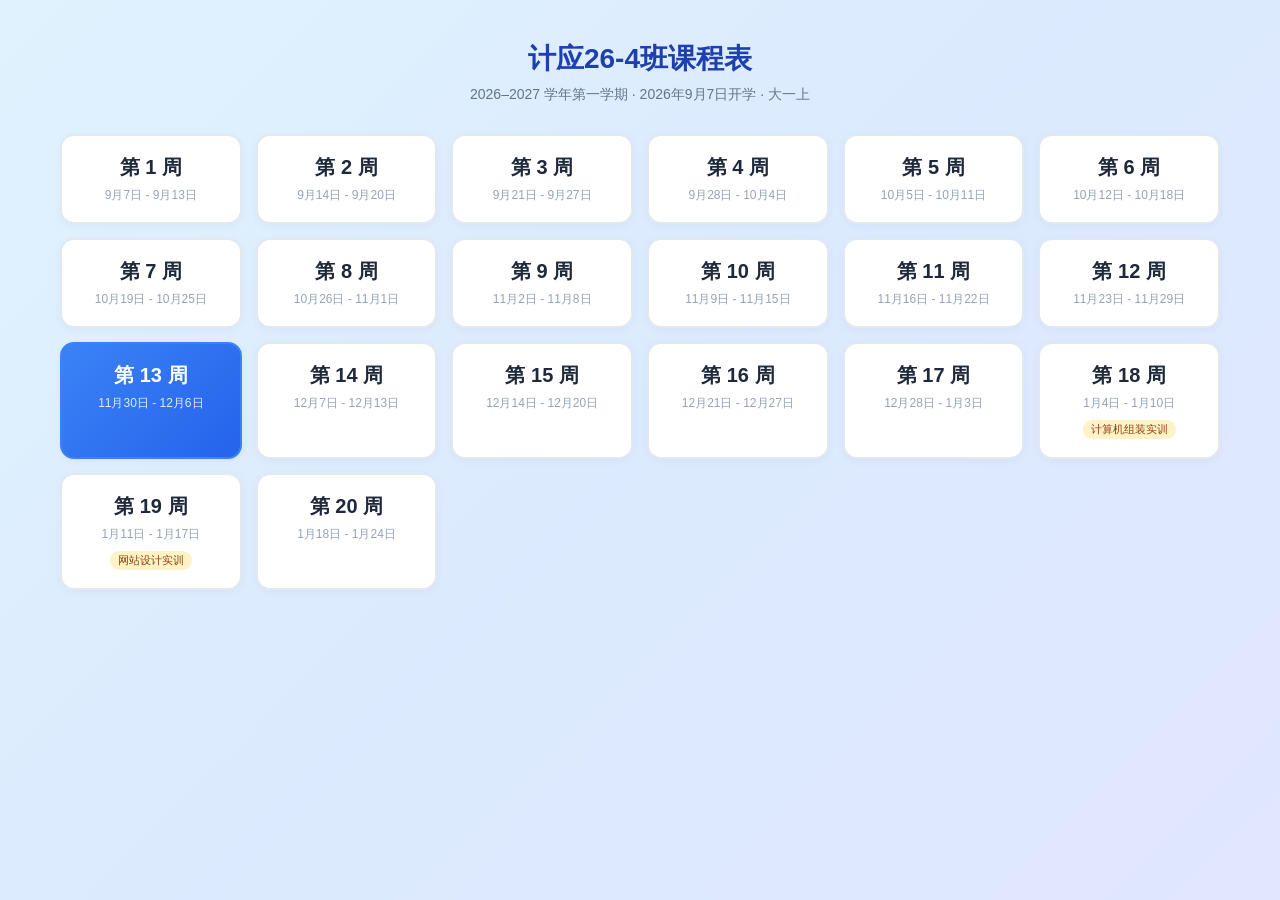
==== 26-4/1/index.html @ d8d2158a "Update index.html" ====
<!DOCTYPE html>
<html lang="zh-CN">
<head>
<meta charset="UTF-8">
<meta name="viewport" content="width=device-width, initial-scale=1.0">
<title>计应26-4班课程表</title>
<style>
  * { margin: 0; padding: 0; box-sizing: border-box; }
  body {
    font-family: -apple-system, BlinkMacSystemFont, "Segoe UI", "PingFang SC", "Microsoft YaHei", sans-serif;
    background: linear-gradient(135deg, #e0f2fe 0%, #dbeafe 50%, #e0e7ff 100%);
    min-height: 100vh;
    color: #1e293b;
  }
  .container { max-width: 1200px; margin: 0 auto; padding: 20px; }

  /* ===== 周选择页面 ===== */
  .week-select-view { padding: 20px 0; }
  .header {
    text-align: center;
    margin-bottom: 30px;
  }
  .header h1 {
    font-size: 28px;
    color: #1e40af;
    margin-bottom: 8px;
  }
  .header p { color: #64748b; font-size: 14px; }
  .week-grid {
    display: grid;
    grid-template-columns: repeat(auto-fill, minmax(160px, 1fr));
    gap: 14px;
  }
  .week-btn {
    background: #fff;
    border: 2px solid #e2e8f0;
    border-radius: 14px;
    padding: 18px 12px;
    cursor: pointer;
    transition: all 0.25s;
    text-align: center;
    box-shadow: 0 2px 8px rgba(0,0,0,0.04);
  }
  .week-btn:hover {
    border-color: #3b82f6;
    transform: translateY(-3px);
    box-shadow: 0 6px 20px rgba(59,130,246,0.15);
  }
  .week-btn.current {
    border-color: #3b82f6;
    background: linear-gradient(135deg, #3b82f6, #2563eb);
    color: #fff;
  }
  .week-btn.current .week-date { color: rgba(255,255,255,0.85); }
  .week-num { font-size: 20px; font-weight: 700; margin-bottom: 6px; }
  .week-date { font-size: 12px; color: #94a3b8; }
  .week-tag {
    display: inline-block;
    margin-top: 8px;
    font-size: 11px;
    padding: 2px 8px;
    border-radius: 10px;
    background: #fef3c7;
    color: #92400e;
  }
  .week-btn.current .week-tag { background: rgba(255,255,255,0.25); color: #fff; }

  /* ===== 课程表页面 ===== */
  .schedule-view { display: none; }
  .top-bar {
    display: flex;
    justify-content: space-between;
    align-items: center;
    margin-bottom: 20px;
    flex-wrap: wrap;
    gap: 10px;
  }
  .back-btn {
    background: #fff;
    border: 1px solid #cbd5e1;
    border-radius: 10px;
    padding: 10px 18px;
    cursor: pointer;
    font-size: 14px;
    color: #334155;
    transition: all 0.2s;
  }
  .back-btn:hover { background: #f1f5f9; }
  .week-nav { display: flex; gap: 8px; align-items: center; }
  .nav-btn {
    background: #fff;
    border: 1px solid #cbd5e1;
    border-radius: 10px;
    padding: 10px 16px;
    cursor: pointer;
    font-size: 14px;
    transition: all 0.2s;
  }
  .nav-btn:hover:not(:disabled) { background: #eff6ff; border-color: #3b82f6; }
  .nav-btn:disabled { opacity: 0.4; cursor: not-allowed; }
  .week-title { font-size: 18px; font-weight: 700; color: #1e40af; min-width: 140px; text-align: center; }

  table.schedule {
    width: 100%;
    border-collapse: separate;
    border-spacing: 0;
    background: #fff;
    border-radius: 14px;
    overflow: hidden;
    box-shadow: 0 4px 20px rgba(0,0,0,0.06);
  }
  table.schedule th, table.schedule td {
    border: 1px solid #e2e8f0;
    padding: 0;
    text-align: center;
    vertical-align: middle;
  }
  table.schedule thead th {
    background: #f8fafc;
    padding: 14px 6px;
    font-size: 14px;
    font-weight: 600;
    color: #475569;
  }
  table.schedule thead th.today { background: #dbeafe; color: #1e40af; }
  .period-col { width: 60px; background: #f8fafc; }
  .period-label { font-size: 12px; color: #64748b; font-weight: 600; }
  .period-time { font-size: 10px; color: #94a3b8; margin-top: 2px; }
  .course-cell { height: 70px; padding: 6px !important; }
  .course-block {
    border-radius: 8px;
    padding: 8px 6px;
    height: 100%;
    display: flex;
    flex-direction: column;
    justify-content: center;
    align-items: center;
    cursor: pointer;
    transition: transform 0.15s;
    color: #fff;
    font-size: 12px;
    line-height: 1.4;
  }
  .course-block:hover { transform: scale(1.03); opacity: 0.92; }
  .course-name { font-weight: 600; font-size: 13px; margin-bottom: 3px; }
  .course-loc { font-size: 11px; opacity: 0.9; }
  .course-teacher { font-size: 10px; opacity: 0.8; margin-top: 2px; }
  .empty-cell { background: #fcfdfe; }

  /* 课程配色 */
  .c-blue   { background: linear-gradient(135deg,#3b82f6,#2563eb); }
  .c-green  { background: linear-gradient(135deg,#10b981,#059669); }
  .c-orange { background: linear-gradient(135deg,#f59e0b,#d97706); }
  .c-pink   { background: linear-gradient(135deg,#ec4899,#db2777); }
  .c-purple { background: linear-gradient(135deg,#8b5cf6,#7c3aed); }
  .c-cyan   { background: linear-gradient(135deg,#06b6d4,#0891b2); }
  .c-red    { background: linear-gradient(135deg,#ef4444,#dc2626); }
  .c-indigo { background: linear-gradient(135deg,#6366f1,#4f46e5); }
  .c-teal   { background: linear-gradient(135deg,#14b8a6,#0d9488); }
  .c-amber  { background: linear-gradient(135deg,#f97316,#ea580c); }

  /* 弹窗 */
  .modal-mask {
    display: none;
    position: fixed; inset: 0;
    background: rgba(0,0,0,0.4);
    z-index: 100;
    justify-content: center;
    align-items: center;
  }
  .modal-mask.show { display: flex; }
  .modal {
    background: #fff;
    border-radius: 16px;
    padding: 24px;
    max-width: 360px;
    width: 90%;
    box-shadow: 0 20px 60px rgba(0,0,0,0.2);
  }
  .modal h3 { margin-bottom: 12px; color: #1e40af; }
  .modal p { margin: 6px 0; font-size: 14px; color: #475569; }
  .modal .close-btn {
    margin-top: 16px;
    width: 100%;
    padding: 10px;
    background: #3b82f6;
    color: #fff;
    border: none;
    border-radius: 8px;
    cursor: pointer;
    font-size: 14px;
  }

  @media (max-width: 768px) {
    .container { padding: 10px; }
    .header h1 { font-size: 22px; }
    .week-grid { grid-template-columns: repeat(auto-fill, minmax(100px, 1fr)); gap: 10px; }
    .week-btn { padding: 12px 6px; }
    .week-num { font-size: 16px; }
    .course-name { font-size: 11px; }
    .course-loc, .course-teacher { font-size: 9px; }
    .period-col { width: 40px; }
  }
</style>
</head>
<body>
<div class="container">

  <!-- 周选择视图 -->
  <div class="week-select-view" id="weekSelectView">
    <div class="header">
      <h1>计应26-4班课程表</h1>
      <p>2026–2027 学年第一学期 · 2026年9月7日开学 · 大一上</p>
    </div>
    <div class="week-grid" id="weekGrid"></div>
  </div>

  <!-- 课程表视图 -->
  <div class="schedule-view" id="scheduleView">
    <div class="top-bar">
      <button class="back-btn" onclick="showWeekSelect()">← 返回周选择</button>
      <div class="week-nav">
        <button class="nav-btn" id="prevWeek" onclick="changeWeek(-1)">上一周</button>
        <div class="week-title" id="weekTitle"></div>
        <button class="nav-btn" id="nextWeek" onclick="changeWeek(1)">下一周</button>
      </div>
      <div style="width:120px"></div>
    </div>
    <table class="schedule">
      <thead>
        <tr id="dayHeader"></tr>
      </thead>
      <tbody id="scheduleBody"></tbody>
    </table>
  </div>
</div>

<!-- 课程详情弹窗 -->
<div class="modal-mask" id="modalMask" onclick="closeModal(event)">
  <div class="modal">
    <h3 id="modalTitle"></h3>
    <p id="modalInfo"></p>
    <button class="close-btn" onclick="closeModal()">关闭</button>
  </div>
</div>

<script>
// ===== 学期配置 =====
const SEMESTER_START = new Date(2026, 8, 7); // 2026-09-07 周一（月份从0开始）
const TOTAL_WEEKS = 20;

// ===== 节次时间 =====
const PERIODS = [
  { num: 1, time: "08:40~9:20" },
  { num: 2, time: "09:25~10:05" },
  { num: 3, time: "10:25~11:05" },
  { num: 4, time: "11:10~11:50" },
  { num: 5, time: "14:30~15:10" },
  { num: 6, time: "15:15~15:55" },
  { num: 7, time: "16:05~16:45" },
  { num: 8, time: "16:50~17:30" },
  { num: 9, time: "19:30~20:10" },
  { num: 10, time: "20:15~20:55" },
  { num: 11, time: "21:00~20:40" },
];

// ===== 课程事件数据 =====
// day: 1=周一, 2=周二, ... 7=周日
const EVENTS = [
  // 常规课程
  { summary: "综合英语", day: 1, startSec: 5, endSec: 6, firstDate: "2026-10-05", lastDate: "2026-12-27", location: "8103D", teacher: "潘晨云" },
  { summary: "体育（一）", day: 1, startSec: 7, endSec: 8, firstDate: "2026-10-05", lastDate: "2026-12-13", location: "", teacher: "" },

  { summary: "网页设计", day: 1, startSec: 3, endSec: 4, firstDate: "2026-10-12", lastDate: "2027-01-03", location: "7307J", teacher: "曾秋玲" },
  { summary: "C语言程序设计", day: 1, startSec: 9, endSec: 11, firstDate: "2026-10-12", lastDate: "2026-12-06", location: "A508J", teacher: "廖江福" },
  { summary: "计算机导论", day: 2, startSec: 1, endSec: 2, firstDate: "2026-10-13", lastDate: "2027-01-04", location: "A201J", teacher: "涂志军" },
  { summary: "军事理论", day: 2, startSec: 3, endSec: 4, firstDate: "2026-10-13", lastDate: "2026-12-21", location: "8308D", teacher: "徐秋梦" },
  { summary: "应用高等数学B", day: 2, startSec: 7, endSec: 8, firstDate: "2026-10-06", lastDate: "2027-01-11", location: "8203D", teacher: "陈德健" },
  { summary: "C语言程序设计", day: 2, startSec: 9, endSec: 11, firstDate: "2026-11-10", lastDate: "2027-01-04", location: "A201J", teacher: "廖江福" },

  { summary: "网页设计", day: 3, startSec: 1, endSec: 2, firstDate: "2026-10-14", lastDate: "2027-01-05", location: "7307J", teacher: "曾秋玲" },
  { summary: "应用高等数学B", day: 3, startSec: 3, endSec: 4, firstDate: "2026-10-07", lastDate: "2027-01-12", location: "8106D", teacher: "陈德健" },
  { summary: "思想道德与法治（一）", day: 3, startSec: 5, endSec: 6, firstDate: "2026-10-07", lastDate: "2026-12-29", location: "8303D", teacher: "李德先" },
  { summary: "形势与政策（一）", day: 3, startSec: 5, endSec: 6, firstDate: "2026-12-30", lastDate: "2027-01-12", location: "8303D", teacher: "李德先" },
  { summary: "创新创业基础与实践（一）", day: 3, startSec: 9, endSec: 10, firstDate: "2026-10-14", lastDate: "2026-11-10", location: "8108D", teacher: "潘显鹏" },
  { summary: "职业发展与就业指导（一）", day: 3, startSec: 9, endSec: 10, firstDate: "2026-11-11", lastDate: "2026-12-08", location: "8206D", teacher: "蒋彩梅" },

  { summary: "计算机导论", day: 4, startSec: 1, endSec: 2, firstDate: "2026-10-15", lastDate: "2027-01-06", location: "A201J", teacher: "涂志军" },
  { summary: "综合英语", day: 4, startSec: 7, endSec: 8, firstDate: "2026-10-08", lastDate: "2026-12-30", location: "8103D", teacher: "潘晨云" },

  { summary: "大学生心理健康教育（一）", day: 5, startSec: 3, endSec: 4, firstDate: "2026-10-16", lastDate: "2026-12-10", location: "8201D", teacher: "潘显鹏" },
  { summary: "应用高等数学B", day: 5, startSec: 3, endSec: 4, firstDate: "2026-12-18", lastDate: "2027-01-14", location: "8203D", teacher: "陈德健" },

  // 集中实训周
  { summary: "计算机组装与维护实训", day: 1, startSec: 1, endSec: 11, firstDate: "2027-01-04", lastDate: "2027-01-04", location: "A409J", teacher: "涂志军、廖江福" },
  { summary: "计算机组装与维护实训", day: 2, startSec: 9, endSec: 11, firstDate: "2027-01-05", lastDate: "2027-01-05", location: "A409J", teacher: "涂志军、廖江福" },
  { summary: "计算机组装与维护实训", day: 3, startSec: 9, endSec: 11, firstDate: "2027-01-06", lastDate: "2027-01-06", location: "A409J", teacher: "涂志军、廖江福" },
  { summary: "计算机组装与维护实训", day: 4, startSec: 1, endSec: 4, firstDate: "2027-01-07", lastDate: "2027-01-07", location: "A409J", teacher: "涂志军、廖江福" },
  { summary: "计算机组装与维护实训", day: 4, startSec: 9, endSec: 11, firstDate: "2027-01-07", lastDate: "2027-01-07", location: "A409J", teacher: "涂志军、廖江福" },

  { summary: "网站设计实训", day: 1, startSec: 1, endSec: 8, firstDate: "2027-01-11", lastDate: "2027-01-11", location: "7303J", teacher: "曾秋玲" },
  { summary: "网站设计实训", day: 2, startSec: 1, endSec: 4, firstDate: "2027-01-12", lastDate: "2027-01-12", location: "7303J", teacher: "曾秋玲" },
  { summary: "网站设计实训", day: 3, startSec: 1, endSec: 8, firstDate: "2027-01-13", lastDate: "2027-01-13", location: "7303J", teacher: "曾秋玲" },
  { summary: "网站设计实训", day: 4, startSec: 9, endSec: 11, firstDate: "2027-01-14", lastDate: "2027-01-14", location: "7303J", teacher: "曾秋玲" },
];

// 课程配色映射
const COLOR_MAP = {};
const COLORS = ["c-blue","c-green","c-orange","c-pink","c-purple","c-cyan","c-red","c-indigo","c-teal","c-amber"];
let colorIdx = 0;
function getColor(name) {
  if (!COLOR_MAP[name]) {
    COLOR_MAP[name] = COLORS[colorIdx % COLORS.length];
    colorIdx++;
  }
  return COLOR_MAP[name];
}

// ===== 工具函数 =====
function parseDate(s) {
  const [y,m,d] = s.split("-").map(Number);
  return new Date(y, m-1, d);
}
function formatDate(d) {
  return `${d.getMonth()+1}月${d.getDate()}日`;
}
function getWeekMonday(weekNum) {
  const d = new Date(SEMESTER_START);
  d.setDate(d.getDate() + (weekNum-1)*7);
  return d;
}
function eventInWeek(ev, weekNum) {
  // 该周周一的日期
  const weekMon = getWeekMonday(weekNum);
  // 该周对应星期几的日期
  const evDate = new Date(weekMon);
  evDate.setDate(evDate.getDate() + (ev.day - 1));
  const first = parseDate(ev.firstDate);
  const last = parseDate(ev.lastDate);
  return evDate >= first && evDate <= last;
}

// ===== 当前周计算 =====
function getCurrentWeek() {
  const now = new Date();
  const diff = Math.floor((now - SEMESTER_START) / (7*24*60*60*1000));
  let w = diff + 1;
  if (w < 1) w = 1;
  if (w > TOTAL_WEEKS) w = TOTAL_WEEKS;
  return w;
}

let currentWeek = 1;

// ===== 渲染周选择页 =====
function renderWeekGrid() {
  const grid = document.getElementById("weekGrid");
  const cur = getCurrentWeek();
  let html = "";
  for (let w = 1; w <= TOTAL_WEEKS; w++) {
    const mon = getWeekMonday(w);
    const sun = new Date(mon);
    sun.setDate(sun.getDate() + 6);
    const isCur = w === cur;
    let tag = "";
    // 标记实训周
    if (w === 18) tag = '<span class="week-tag">计算机组装实训</span>';
    if (w === 19) tag = '<span class="week-tag">网站设计实训</span>';
    html += `
      <div class="week-btn ${isCur?'current':''}" onclick="selectWeek(${w})">
        <div class="week-num">第 ${w} 周</div>
        <div class="week-date">${formatDate(mon)} - ${formatDate(sun)}</div>
        ${tag}
      </div>`;
  }
  grid.innerHTML = html;
}

// ===== 渲染课程表 =====
function renderSchedule(weekNum) {
  currentWeek = weekNum;
  const mon = getWeekMonday(weekNum);
  const sun = new Date(mon);
  sun.setDate(sun.getDate() + 6);
  document.getElementById("weekTitle").textContent = `第 ${weekNum} 周`;
  document.getElementById("prevWeek").disabled = weekNum <= 1;
  document.getElementById("nextWeek").disabled = weekNum >= TOTAL_WEEKS;

  // 表头
  const dayNames = ["周一","周二","周三","周四","周五","周六","周日"];
  const today = new Date();
  let headerHtml = '<th class="period-col">节次</th>';
  for (let d = 0; d < 7; d++) {
    const dayDate = new Date(mon);
    dayDate.setDate(dayDate.getDate() + d);
    const isToday = today.toDateString() === dayDate.toDateString();
    headerHtml += `<th class="${isToday?'today':''}">${dayNames[d]}<br><span style="font-size:11px;font-weight:400;color:#94a3b8">${dayDate.getMonth()+1}/${dayDate.getDate()}</span></th>`;
  }
  document.getElementById("dayHeader").innerHTML = headerHtml;

  // 构建课程查找表：key = day_sec, value = event
  const cellMap = {}; // {day_sec: ev}
  EVENTS.forEach(ev => {
    if (eventInWeek(ev, weekNum)) {
      for (let s = ev.startSec; s <= ev.endSec; s++) {
        cellMap[`${ev.day}_${s}`] = ev;
      }
    }
  });

  // 表体
  let bodyHtml = "";
  PERIODS.forEach(p => {
    bodyHtml += `<tr><td class="period-col"><div class="period-label">第${p.num}节</div><div class="period-time">${p.time}</div></td>`;
    for (let d = 1; d <= 7; d++) {
      const ev = cellMap[`${d}_${p.num}`];
      if (ev) {
        // 只在课程开始节次渲染block
        if (ev.startSec === p.num) {
          const rowSpan = ev.endSec - ev.startSec + 1;
          bodyHtml += `<td class="course-cell" rowspan="${rowSpan}">
            <div class="course-block ${getColor(ev.summary)}" onclick='showModal(${JSON.stringify(ev).replace(/'/g,"&#39;")})'>
              <div class="course-name">${ev.summary}</div>
              ${ev.location ? `<div class="course-loc">📍 ${ev.location}</div>` : ''}
              ${ev.teacher ? `<div class="course-teacher">👨‍🏫 ${ev.teacher}</div>` : ''}
            </div>
          </td>`;
        }
        // 否则不输出td（被rowspan占了）
      } else {
        bodyHtml += `<td class="course-cell empty-cell"></td>`;
      }
    }
    bodyHtml += `</tr>`;
  });
  document.getElementById("scheduleBody").innerHTML = bodyHtml;
}

// ===== 视图切换 =====
function showWeekSelect() {
  document.getElementById("weekSelectView").style.display = "block";
  document.getElementById("scheduleView").style.display = "none";
}
function selectWeek(w) {
  document.getElementById("weekSelectView").style.display = "none";
  document.getElementById("scheduleView").style.display = "block";
  renderSchedule(w);
}
function changeWeek(delta) {
  const w = currentWeek + delta;
  if (w >= 1 && w <= TOTAL_WEEKS) renderSchedule(w);
}

// ===== 弹窗 =====
function showModal(ev) {
  document.getElementById("modalTitle").textContent = ev.summary;
  document.getElementById("modalInfo").innerHTML = `
    <p><strong>节次：</strong>第${ev.startSec} - ${ev.endSec}节</p>
    <p><strong>教室：</strong>${ev.location || "待定"}</p>
    <p><strong>老师：</strong>${ev.teacher}</p>
    <p><strong>时间：</strong>${ev.firstDate} 至 ${ev.lastDate}</p>
  `;
  document.getElementById("modalMask").classList.add("show");
}
function closeModal(e) {
  if (e && e.target.id !== "modalMask" && e.type === "click" && e.currentTarget.id !== "modalMask") {
    // 点击modal内部不关闭
  }
  document.getElementById("modalMask").classList.remove("show");
}

// ===== 初始化 =====
renderWeekGrid();
// 默认定位到当前周
// selectWeek(getCurrentWeek()); // 默认先显示周选择页
</script>
</body>
</html>
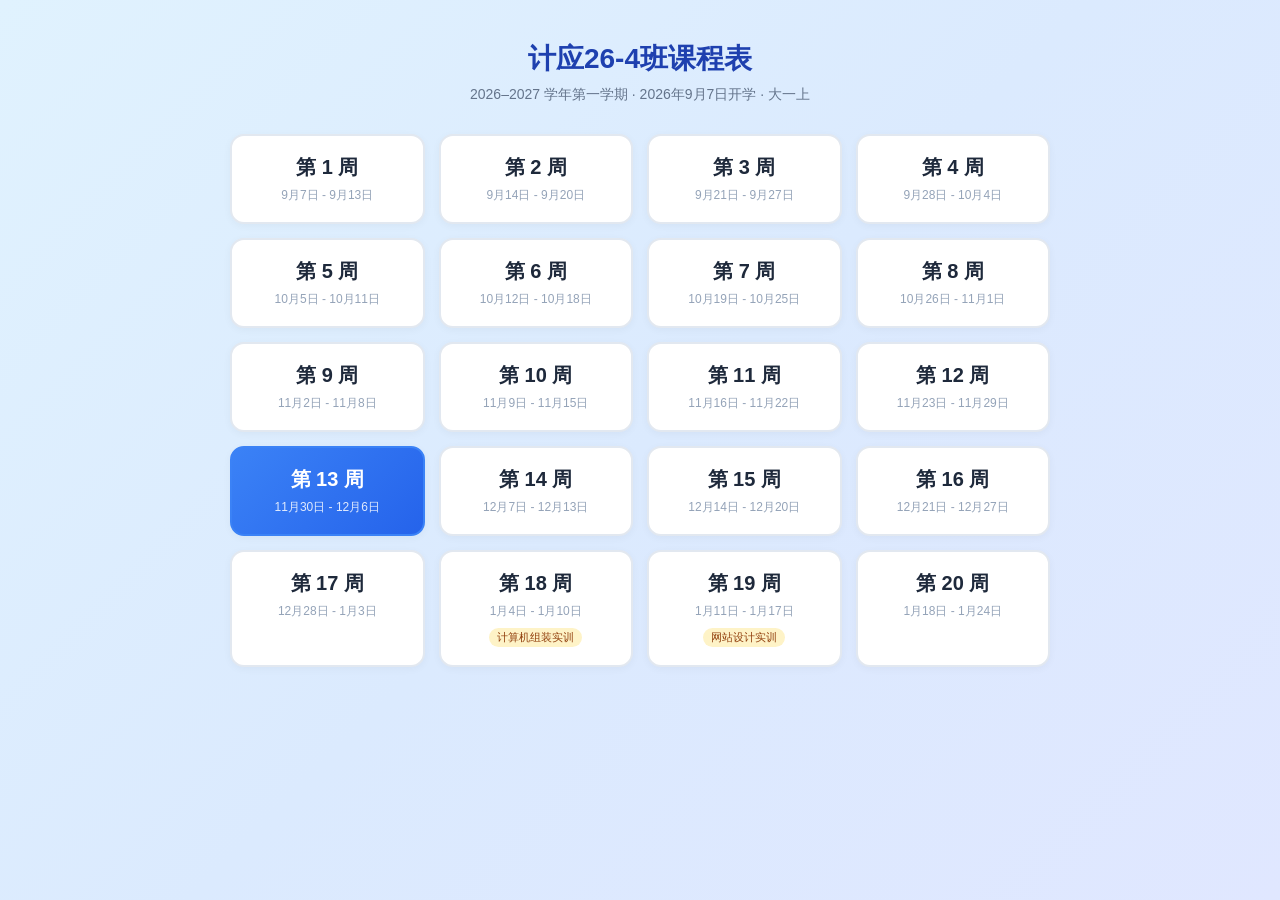
==== commit 9399d725: "index" ====
--- a/26-4/1/index.html
+++ b/26-4/1/index.html
@@ -12,7 +12,7 @@
     min-height: 100vh;
     color: #1e293b;
   }
-  .container { max-width: 1200px; margin: 0 auto; padding: 20px; }
+  .container { max-width: 860px; margin: 0 auto; padding: 20px; }
 
   /* ===== 周选择页面 ===== */
   .week-select-view { padding: 20px 0; }
@@ -261,7 +261,7 @@
   { num: 8, time: "16:50~17:30" },
   { num: 9, time: "19:30~20:10" },
   { num: 10, time: "20:15~20:55" },
-  { num: 11, time: "21:00~20:40" },
+  { num: 11, time: "21:00~21:40" },
 ];
 
 // ===== 课程事件数据 =====
@@ -390,7 +390,7 @@
   const dayNames = ["周一","周二","周三","周四","周五","周六","周日"];
   const today = new Date();
   let headerHtml = '<th class="period-col">节次</th>';
-  for (let d = 0; d < 7; d++) {
+  for (let d = 0; d < 5; d++) {
     const dayDate = new Date(mon);
     dayDate.setDate(dayDate.getDate() + d);
     const isToday = today.toDateString() === dayDate.toDateString();
@@ -412,7 +412,7 @@
   let bodyHtml = "";
   PERIODS.forEach(p => {
     bodyHtml += `<tr><td class="period-col"><div class="period-label">第${p.num}节</div><div class="period-time">${p.time}</div></td>`;
-    for (let d = 1; d <= 7; d++) {
+    for (let d = 1; d <= 5; d++) {
       const ev = cellMap[`${d}_${p.num}`];
       if (ev) {
         // 只在课程开始节次渲染block
@@ -458,7 +458,6 @@
     <p><strong>节次：</strong>第${ev.startSec} - ${ev.endSec}节</p>
     <p><strong>教室：</strong>${ev.location || "待定"}</p>
     <p><strong>老师：</strong>${ev.teacher}</p>
-    <p><strong>时间：</strong>${ev.firstDate} 至 ${ev.lastDate}</p>
   `;
   document.getElementById("modalMask").classList.add("show");
 }
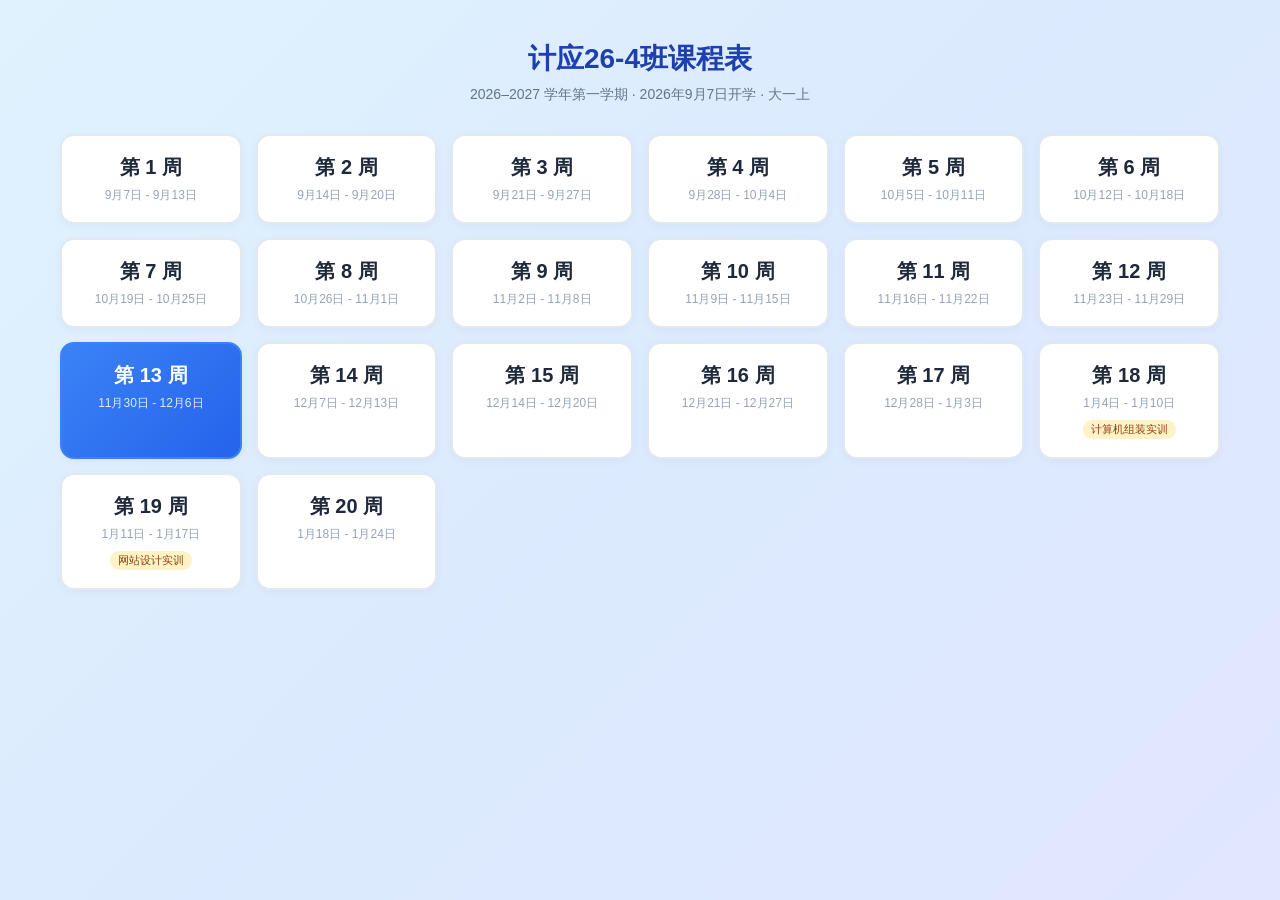
==== commit 832396ac: "Add files via upload" ====
--- a/26-4/1/index.html
+++ b/26-4/1/index.html
@@ -1,477 +1,60 @@
 <!DOCTYPE html>
 <html lang="zh-CN">
+
 <head>
-<meta charset="UTF-8">
-<meta name="viewport" content="width=device-width, initial-scale=1.0">
-<title>计应26-4班课程表</title>
-<style>
-  * { margin: 0; padding: 0; box-sizing: border-box; }
-  body {
-    font-family: -apple-system, BlinkMacSystemFont, "Segoe UI", "PingFang SC", "Microsoft YaHei", sans-serif;
-    background: linear-gradient(135deg, #e0f2fe 0%, #dbeafe 50%, #e0e7ff 100%);
-    min-height: 100vh;
-    color: #1e293b;
-  }
-  .container { max-width: 860px; margin: 0 auto; padding: 20px; }
+  <meta charset="UTF-8">
+  <meta name="viewport" content="width=device-width, initial-scale=1.0">
+  <title>计应26-4班课程表</title>
+  <link rel="icon" type="image/svg+xml" href="data:image/svg+xml,%3Csvg xmlns='http://www.w3.org/2000/svg' viewBox='0 0 64 64'%3E%3Crect width='64' height='64' rx='14' fill='%232563eb'/%3E%3Ctext x='32' y='44' font-size='32' text-anchor='middle' fill='white'%3E%E8%AF%BE%3C/text%3E%3C/svg%3E">
+  <link rel="stylesheet" href="css/style.css">
+</head>
 
-  /* ===== 周选择页面 ===== */
-  .week-select-view { padding: 20px 0; }
-  .header {
-    text-align: center;
-    margin-bottom: 30px;
-  }
-  .header h1 {
-    font-size: 28px;
-    color: #1e40af;
-    margin-bottom: 8px;
-  }
-  .header p { color: #64748b; font-size: 14px; }
-  .week-grid {
-    display: grid;
-    grid-template-columns: repeat(auto-fill, minmax(160px, 1fr));
-    gap: 14px;
-  }
-  .week-btn {
-    background: #fff;
-    border: 2px solid #e2e8f0;
-    border-radius: 14px;
-    padding: 18px 12px;
-    cursor: pointer;
-    transition: all 0.25s;
-    text-align: center;
-    box-shadow: 0 2px 8px rgba(0,0,0,0.04);
-  }
-  .week-btn:hover {
-    border-color: #3b82f6;
-    transform: translateY(-3px);
-    box-shadow: 0 6px 20px rgba(59,130,246,0.15);
-  }
-  .week-btn.current {
-    border-color: #3b82f6;
-    background: linear-gradient(135deg, #3b82f6, #2563eb);
-    color: #fff;
-  }
-  .week-btn.current .week-date { color: rgba(255,255,255,0.85); }
-  .week-num { font-size: 20px; font-weight: 700; margin-bottom: 6px; }
-  .week-date { font-size: 12px; color: #94a3b8; }
-  .week-tag {
-    display: inline-block;
-    margin-top: 8px;
-    font-size: 11px;
-    padding: 2px 8px;
-    border-radius: 10px;
-    background: #fef3c7;
-    color: #92400e;
-  }
-  .week-btn.current .week-tag { background: rgba(255,255,255,0.25); color: #fff; }
+<body>
+  <div class="container">
 
-  /* ===== 课程表页面 ===== */
-  .schedule-view { display: none; }
-  .top-bar {
-    display: flex;
-    justify-content: space-between;
-    align-items: center;
-    margin-bottom: 20px;
-    flex-wrap: wrap;
-    gap: 10px;
-  }
-  .back-btn {
-    background: #fff;
-    border: 1px solid #cbd5e1;
-    border-radius: 10px;
-    padding: 10px 18px;
-    cursor: pointer;
-    font-size: 14px;
-    color: #334155;
-    transition: all 0.2s;
-  }
-  .back-btn:hover { background: #f1f5f9; }
-  .week-nav { display: flex; gap: 8px; align-items: center; }
-  .nav-btn {
-    background: #fff;
-    border: 1px solid #cbd5e1;
-    border-radius: 10px;
-    padding: 10px 16px;
-    cursor: pointer;
-    font-size: 14px;
-    transition: all 0.2s;
-  }
-  .nav-btn:hover:not(:disabled) { background: #eff6ff; border-color: #3b82f6; }
-  .nav-btn:disabled { opacity: 0.4; cursor: not-allowed; }
-  .week-title { font-size: 18px; font-weight: 700; color: #1e40af; min-width: 140px; text-align: center; }
+    <!-- 周选择视图 -->
+    <div class="week-select-view" id="weekSelectView">
+      <div class="header">
+        <h1>计应26-4班课程表</h1>
+        <p>2026–2027 学年第一学期 · 2026年9月7日开学 · 大一上</p>
+      </div>
+      <div class="week-grid" id="weekGrid"></div>
+    </div>
 
-  table.schedule {
-    width: 100%;
-    border-collapse: separate;
-    border-spacing: 0;
-    background: #fff;
-    border-radius: 14px;
-    overflow: hidden;
-    box-shadow: 0 4px 20px rgba(0,0,0,0.06);
-  }
-  table.schedule th, table.schedule td {
-    border: 1px solid #e2e8f0;
-    padding: 0;
-    text-align: center;
-    vertical-align: middle;
-  }
-  table.schedule thead th {
-    background: #f8fafc;
-    padding: 14px 6px;
-    font-size: 14px;
-    font-weight: 600;
-    color: #475569;
-  }
-  table.schedule thead th.today { background: #dbeafe; color: #1e40af; }
-  .period-col { width: 60px; background: #f8fafc; }
-  .period-label { font-size: 12px; color: #64748b; font-weight: 600; }
-  .period-time { font-size: 10px; color: #94a3b8; margin-top: 2px; }
-  .course-cell { height: 70px; padding: 6px !important; }
-  .course-block {
-    border-radius: 8px;
-    padding: 8px 6px;
-    height: 100%;
-    display: flex;
-    flex-direction: column;
-    justify-content: center;
-    align-items: center;
-    cursor: pointer;
-    transition: transform 0.15s;
-    color: #fff;
-    font-size: 12px;
-    line-height: 1.4;
-  }
-  .course-block:hover { transform: scale(1.03); opacity: 0.92; }
-  .course-name { font-weight: 600; font-size: 13px; margin-bottom: 3px; }
-  .course-loc { font-size: 11px; opacity: 0.9; }
-  .course-teacher { font-size: 10px; opacity: 0.8; margin-top: 2px; }
-  .empty-cell { background: #fcfdfe; }
-
-  /* 课程配色 */
-  .c-blue   { background: linear-gradient(135deg,#3b82f6,#2563eb); }
-  .c-green  { background: linear-gradient(135deg,#10b981,#059669); }
-  .c-orange { background: linear-gradient(135deg,#f59e0b,#d97706); }
-  .c-pink   { background: linear-gradient(135deg,#ec4899,#db2777); }
-  .c-purple { background: linear-gradient(135deg,#8b5cf6,#7c3aed); }
-  .c-cyan   { background: linear-gradient(135deg,#06b6d4,#0891b2); }
-  .c-red    { background: linear-gradient(135deg,#ef4444,#dc2626); }
-  .c-indigo { background: linear-gradient(135deg,#6366f1,#4f46e5); }
-  .c-teal   { background: linear-gradient(135deg,#14b8a6,#0d9488); }
-  .c-amber  { background: linear-gradient(135deg,#f97316,#ea580c); }
-
-  /* 弹窗 */
-  .modal-mask {
-    display: none;
-    position: fixed; inset: 0;
-    background: rgba(0,0,0,0.4);
-    z-index: 100;
-    justify-content: center;
-    align-items: center;
-  }
-  .modal-mask.show { display: flex; }
-  .modal {
-    background: #fff;
-    border-radius: 16px;
-    padding: 24px;
-    max-width: 360px;
-    width: 90%;
-    box-shadow: 0 20px 60px rgba(0,0,0,0.2);
-  }
-  .modal h3 { margin-bottom: 12px; color: #1e40af; }
-  .modal p { margin: 6px 0; font-size: 14px; color: #475569; }
-  .modal .close-btn {
-    margin-top: 16px;
-    width: 100%;
-    padding: 10px;
-    background: #3b82f6;
-    color: #fff;
-    border: none;
-    border-radius: 8px;
-    cursor: pointer;
-    font-size: 14px;
-  }
-
-  @media (max-width: 768px) {
-    .container { padding: 10px; }
-    .header h1 { font-size: 22px; }
-    .week-grid { grid-template-columns: repeat(auto-fill, minmax(100px, 1fr)); gap: 10px; }
-    .week-btn { padding: 12px 6px; }
-    .week-num { font-size: 16px; }
-    .course-name { font-size: 11px; }
-    .course-loc, .course-teacher { font-size: 9px; }
-    .period-col { width: 40px; }
-  }
-</style>
-</head>
-<body>
-<div class="container">
-
-  <!-- 周选择视图 -->
-  <div class="week-select-view" id="weekSelectView">
-    <div class="header">
-      <h1>计应26-4班课程表</h1>
-      <p>2026–2027 学年第一学期 · 2026年9月7日开学 · 大一上</p>
+    <!-- 课程表视图 -->
+    <div class="schedule-view" id="scheduleView">
+      <div class="top-bar">
+        <button class="back-btn" onclick="showWeekSelect()">← 返回周选择</button>
+        <div class="week-nav">
+          <button class="nav-btn" id="prevWeek" onclick="changeWeek(-1)">上一周</button>
+          <div class="week-title" id="weekTitle"></div>
+          <button class="nav-btn" id="nextWeek" onclick="changeWeek(1)">下一周</button>
+        </div>
+        <div style="width:120px"></div>
+      </div>
+      <div class="schedule-scroll">
+      <table class="schedule">
+        <thead>
+          <tr id="dayHeader"></tr>
+        </thead>
+        <tbody id="scheduleBody"></tbody>
+      </table>
+      </div>
     </div>
-    <div class="week-grid" id="weekGrid"></div>
   </div>
 
-  <!-- 课程表视图 -->
-  <div class="schedule-view" id="scheduleView">
-    <div class="top-bar">
-      <button class="back-btn" onclick="showWeekSelect()">← 返回周选择</button>
-      <div class="week-nav">
-        <button class="nav-btn" id="prevWeek" onclick="changeWeek(-1)">上一周</button>
-        <div class="week-title" id="weekTitle"></div>
-        <button class="nav-btn" id="nextWeek" onclick="changeWeek(1)">下一周</button>
-      </div>
-      <div style="width:120px"></div>
+  <!-- 课程详情弹窗 -->
+  <div class="modal-mask" id="modalMask" onclick="closeModal(event)">
+    <div class="modal">
+      <h3 id="modalTitle"></h3>
+      <p id="modalInfo"></p>
+      <button class="close-btn" onclick="closeModal()">关闭</button>
     </div>
-    <table class="schedule">
-      <thead>
-        <tr id="dayHeader"></tr>
-      </thead>
-      <tbody id="scheduleBody"></tbody>
-    </table>
   </div>
-</div>
 
-<!-- 课程详情弹窗 -->
-<div class="modal-mask" id="modalMask" onclick="closeModal(event)">
-  <div class="modal">
-    <h3 id="modalTitle"></h3>
-    <p id="modalInfo"></p>
-    <button class="close-btn" onclick="closeModal()">关闭</button>
-  </div>
-</div>
+  <script src="js/config.js"></script>
+  <script src="js/courses.js"></script>
+  <script src="js/main.js"></script>
+</body>
 
-<script>
-// ===== 学期配置 =====
-const SEMESTER_START = new Date(2026, 8, 7); // 2026-09-07 周一（月份从0开始）
-const TOTAL_WEEKS = 20;
-
-// ===== 节次时间 =====
-const PERIODS = [
-  { num: 1, time: "08:40~9:20" },
-  { num: 2, time: "09:25~10:05" },
-  { num: 3, time: "10:25~11:05" },
-  { num: 4, time: "11:10~11:50" },
-  { num: 5, time: "14:30~15:10" },
-  { num: 6, time: "15:15~15:55" },
-  { num: 7, time: "16:05~16:45" },
-  { num: 8, time: "16:50~17:30" },
-  { num: 9, time: "19:30~20:10" },
-  { num: 10, time: "20:15~20:55" },
-  { num: 11, time: "21:00~21:40" },
-];
-
-// ===== 课程事件数据 =====
-// day: 1=周一, 2=周二, ... 7=周日
-const EVENTS = [
-  // 常规课程
-  { summary: "综合英语", day: 1, startSec: 5, endSec: 6, firstDate: "2026-10-05", lastDate: "2026-12-27", location: "8103D", teacher: "潘晨云" },
-  { summary: "体育（一）", day: 1, startSec: 7, endSec: 8, firstDate: "2026-10-05", lastDate: "2026-12-13", location: "", teacher: "" },
-
-  { summary: "网页设计", day: 1, startSec: 3, endSec: 4, firstDate: "2026-10-12", lastDate: "2027-01-03", location: "7307J", teacher: "曾秋玲" },
-  { summary: "C语言程序设计", day: 1, startSec: 9, endSec: 11, firstDate: "2026-10-12", lastDate: "2026-12-06", location: "A508J", teacher: "廖江福" },
-  { summary: "计算机导论", day: 2, startSec: 1, endSec: 2, firstDate: "2026-10-13", lastDate: "2027-01-04", location: "A201J", teacher: "涂志军" },
-  { summary: "军事理论", day: 2, startSec: 3, endSec: 4, firstDate: "2026-10-13", lastDate: "2026-12-21", location: "8308D", teacher: "徐秋梦" },
-  { summary: "应用高等数学B", day: 2, startSec: 7, endSec: 8, firstDate: "2026-10-06", lastDate: "2027-01-11", location: "8203D", teacher: "陈德健" },
-  { summary: "C语言程序设计", day: 2, startSec: 9, endSec: 11, firstDate: "2026-11-10", lastDate: "2027-01-04", location: "A201J", teacher: "廖江福" },
-
-  { summary: "网页设计", day: 3, startSec: 1, endSec: 2, firstDate: "2026-10-14", lastDate: "2027-01-05", location: "7307J", teacher: "曾秋玲" },
-  { summary: "应用高等数学B", day: 3, startSec: 3, endSec: 4, firstDate: "2026-10-07", lastDate: "2027-01-12", location: "8106D", teacher: "陈德健" },
-  { summary: "思想道德与法治（一）", day: 3, startSec: 5, endSec: 6, firstDate: "2026-10-07", lastDate: "2026-12-29", location: "8303D", teacher: "李德先" },
-  { summary: "形势与政策（一）", day: 3, startSec: 5, endSec: 6, firstDate: "2026-12-30", lastDate: "2027-01-12", location: "8303D", teacher: "李德先" },
-  { summary: "创新创业基础与实践（一）", day: 3, startSec: 9, endSec: 10, firstDate: "2026-10-14", lastDate: "2026-11-10", location: "8108D", teacher: "潘显鹏" },
-  { summary: "职业发展与就业指导（一）", day: 3, startSec: 9, endSec: 10, firstDate: "2026-11-11", lastDate: "2026-12-08", location: "8206D", teacher: "蒋彩梅" },
-
-  { summary: "计算机导论", day: 4, startSec: 1, endSec: 2, firstDate: "2026-10-15", lastDate: "2027-01-06", location: "A201J", teacher: "涂志军" },
-  { summary: "综合英语", day: 4, startSec: 7, endSec: 8, firstDate: "2026-10-08", lastDate: "2026-12-30", location: "8103D", teacher: "潘晨云" },
-
-  { summary: "大学生心理健康教育（一）", day: 5, startSec: 3, endSec: 4, firstDate: "2026-10-16", lastDate: "2026-12-10", location: "8201D", teacher: "潘显鹏" },
-  { summary: "应用高等数学B", day: 5, startSec: 3, endSec: 4, firstDate: "2026-12-18", lastDate: "2027-01-14", location: "8203D", teacher: "陈德健" },
-
-  // 集中实训周
-  { summary: "计算机组装与维护实训", day: 1, startSec: 1, endSec: 11, firstDate: "2027-01-04", lastDate: "2027-01-04", location: "A409J", teacher: "涂志军、廖江福" },
-  { summary: "计算机组装与维护实训", day: 2, startSec: 9, endSec: 11, firstDate: "2027-01-05", lastDate: "2027-01-05", location: "A409J", teacher: "涂志军、廖江福" },
-  { summary: "计算机组装与维护实训", day: 3, startSec: 9, endSec: 11, firstDate: "2027-01-06", lastDate: "2027-01-06", location: "A409J", teacher: "涂志军、廖江福" },
-  { summary: "计算机组装与维护实训", day: 4, startSec: 1, endSec: 4, firstDate: "2027-01-07", lastDate: "2027-01-07", location: "A409J", teacher: "涂志军、廖江福" },
-  { summary: "计算机组装与维护实训", day: 4, startSec: 9, endSec: 11, firstDate: "2027-01-07", lastDate: "2027-01-07", location: "A409J", teacher: "涂志军、廖江福" },
-
-  { summary: "网站设计实训", day: 1, startSec: 1, endSec: 8, firstDate: "2027-01-11", lastDate: "2027-01-11", location: "7303J", teacher: "曾秋玲" },
-  { summary: "网站设计实训", day: 2, startSec: 1, endSec: 4, firstDate: "2027-01-12", lastDate: "2027-01-12", location: "7303J", teacher: "曾秋玲" },
-  { summary: "网站设计实训", day: 3, startSec: 1, endSec: 8, firstDate: "2027-01-13", lastDate: "2027-01-13", location: "7303J", teacher: "曾秋玲" },
-  { summary: "网站设计实训", day: 4, startSec: 9, endSec: 11, firstDate: "2027-01-14", lastDate: "2027-01-14", location: "7303J", teacher: "曾秋玲" },
-];
-
-// 课程配色映射
-const COLOR_MAP = {};
-const COLORS = ["c-blue","c-green","c-orange","c-pink","c-purple","c-cyan","c-red","c-indigo","c-teal","c-amber"];
-let colorIdx = 0;
-function getColor(name) {
-  if (!COLOR_MAP[name]) {
-    COLOR_MAP[name] = COLORS[colorIdx % COLORS.length];
-    colorIdx++;
-  }
-  return COLOR_MAP[name];
-}
-
-// ===== 工具函数 =====
-function parseDate(s) {
-  const [y,m,d] = s.split("-").map(Number);
-  return new Date(y, m-1, d);
-}
-function formatDate(d) {
-  return `${d.getMonth()+1}月${d.getDate()}日`;
-}
-function getWeekMonday(weekNum) {
-  const d = new Date(SEMESTER_START);
-  d.setDate(d.getDate() + (weekNum-1)*7);
-  return d;
-}
-function eventInWeek(ev, weekNum) {
-  // 该周周一的日期
-  const weekMon = getWeekMonday(weekNum);
-  // 该周对应星期几的日期
-  const evDate = new Date(weekMon);
-  evDate.setDate(evDate.getDate() + (ev.day - 1));
-  const first = parseDate(ev.firstDate);
-  const last = parseDate(ev.lastDate);
-  return evDate >= first && evDate <= last;
-}
-
-// ===== 当前周计算 =====
-function getCurrentWeek() {
-  const now = new Date();
-  const diff = Math.floor((now - SEMESTER_START) / (7*24*60*60*1000));
-  let w = diff + 1;
-  if (w < 1) w = 1;
-  if (w > TOTAL_WEEKS) w = TOTAL_WEEKS;
-  return w;
-}
-
-let currentWeek = 1;
-
-// ===== 渲染周选择页 =====
-function renderWeekGrid() {
-  const grid = document.getElementById("weekGrid");
-  const cur = getCurrentWeek();
-  let html = "";
-  for (let w = 1; w <= TOTAL_WEEKS; w++) {
-    const mon = getWeekMonday(w);
-    const sun = new Date(mon);
-    sun.setDate(sun.getDate() + 6);
-    const isCur = w === cur;
-    let tag = "";
-    // 标记实训周
-    if (w === 18) tag = '<span class="week-tag">计算机组装实训</span>';
-    if (w === 19) tag = '<span class="week-tag">网站设计实训</span>';
-    html += `
-      <div class="week-btn ${isCur?'current':''}" onclick="selectWeek(${w})">
-        <div class="week-num">第 ${w} 周</div>
-        <div class="week-date">${formatDate(mon)} - ${formatDate(sun)}</div>
-        ${tag}
-      </div>`;
-  }
-  grid.innerHTML = html;
-}
-
-// ===== 渲染课程表 =====
-function renderSchedule(weekNum) {
-  currentWeek = weekNum;
-  const mon = getWeekMonday(weekNum);
-  const sun = new Date(mon);
-  sun.setDate(sun.getDate() + 6);
-  document.getElementById("weekTitle").textContent = `第 ${weekNum} 周`;
-  document.getElementById("prevWeek").disabled = weekNum <= 1;
-  document.getElementById("nextWeek").disabled = weekNum >= TOTAL_WEEKS;
-
-  // 表头
-  const dayNames = ["周一","周二","周三","周四","周五","周六","周日"];
-  const today = new Date();
-  let headerHtml = '<th class="period-col">节次</th>';
-  for (let d = 0; d < 5; d++) {
-    const dayDate = new Date(mon);
-    dayDate.setDate(dayDate.getDate() + d);
-    const isToday = today.toDateString() === dayDate.toDateString();
-    headerHtml += `<th class="${isToday?'today':''}">${dayNames[d]}<br><span style="font-size:11px;font-weight:400;color:#94a3b8">${dayDate.getMonth()+1}/${dayDate.getDate()}</span></th>`;
-  }
-  document.getElementById("dayHeader").innerHTML = headerHtml;
-
-  // 构建课程查找表：key = day_sec, value = event
-  const cellMap = {}; // {day_sec: ev}
-  EVENTS.forEach(ev => {
-    if (eventInWeek(ev, weekNum)) {
-      for (let s = ev.startSec; s <= ev.endSec; s++) {
-        cellMap[`${ev.day}_${s}`] = ev;
-      }
-    }
-  });
-
-  // 表体
-  let bodyHtml = "";
-  PERIODS.forEach(p => {
-    bodyHtml += `<tr><td class="period-col"><div class="period-label">第${p.num}节</div><div class="period-time">${p.time}</div></td>`;
-    for (let d = 1; d <= 5; d++) {
-      const ev = cellMap[`${d}_${p.num}`];
-      if (ev) {
-        // 只在课程开始节次渲染block
-        if (ev.startSec === p.num) {
-          const rowSpan = ev.endSec - ev.startSec + 1;
-          bodyHtml += `<td class="course-cell" rowspan="${rowSpan}">
-            <div class="course-block ${getColor(ev.summary)}" onclick='showModal(${JSON.stringify(ev).replace(/'/g,"&#39;")})'>
-              <div class="course-name">${ev.summary}</div>
-              ${ev.location ? `<div class="course-loc">📍 ${ev.location}</div>` : ''}
-              ${ev.teacher ? `<div class="course-teacher">👨‍🏫 ${ev.teacher}</div>` : ''}
-            </div>
-          </td>`;
-        }
-        // 否则不输出td（被rowspan占了）
-      } else {
-        bodyHtml += `<td class="course-cell empty-cell"></td>`;
-      }
-    }
-    bodyHtml += `</tr>`;
-  });
-  document.getElementById("scheduleBody").innerHTML = bodyHtml;
-}
-
-// ===== 视图切换 =====
-function showWeekSelect() {
-  document.getElementById("weekSelectView").style.display = "block";
-  document.getElementById("scheduleView").style.display = "none";
-}
-function selectWeek(w) {
-  document.getElementById("weekSelectView").style.display = "none";
-  document.getElementById("scheduleView").style.display = "block";
-  renderSchedule(w);
-}
-function changeWeek(delta) {
-  const w = currentWeek + delta;
-  if (w >= 1 && w <= TOTAL_WEEKS) renderSchedule(w);
-}
-
-// ===== 弹窗 =====
-function showModal(ev) {
-  document.getElementById("modalTitle").textContent = ev.summary;
-  document.getElementById("modalInfo").innerHTML = `
-    <p><strong>节次：</strong>第${ev.startSec} - ${ev.endSec}节</p>
-    <p><strong>教室：</strong>${ev.location || "待定"}</p>
-    <p><strong>老师：</strong>${ev.teacher}</p>
-  `;
-  document.getElementById("modalMask").classList.add("show");
-}
-function closeModal(e) {
-  if (e && e.target.id !== "modalMask" && e.type === "click" && e.currentTarget.id !== "modalMask") {
-    // 点击modal内部不关闭
-  }
-  document.getElementById("modalMask").classList.remove("show");
-}
-
-// ===== 初始化 =====
-renderWeekGrid();
-// 默认定位到当前周
-// selectWeek(getCurrentWeek()); // 默认先显示周选择页
-</script>
-</body>
-</html>
+</html>
--- a/26-4/1/css/style.css
+++ b/26-4/1/css/style.css
@@ -0,0 +1,245 @@
+* { margin: 0; padding: 0; box-sizing: border-box; }
+  body {
+    font-family: -apple-system, BlinkMacSystemFont, "Segoe UI", "PingFang SC", "Microsoft YaHei", sans-serif;
+    background: linear-gradient(135deg, #e0f2fe 0%, #dbeafe 50%, #e0e7ff 100%);
+    min-height: 100vh;
+    color: #1e293b;
+  }
+  .container { max-width: 1200px; margin: 0 auto; padding: 20px; }
+
+  /* ===== 周选择页面 ===== */
+  .week-select-view { padding: 20px 0; }
+  .header {
+    text-align: center;
+    margin-bottom: 30px;
+  }
+  .header h1 {
+    font-size: 28px;
+    color: #1e40af;
+    margin-bottom: 8px;
+  }
+  .header p { color: #64748b; font-size: 14px; }
+  .week-grid {
+    display: grid;
+    grid-template-columns: repeat(auto-fill, minmax(160px, 1fr));
+    gap: 14px;
+  }
+  .week-btn {
+    background: #fff;
+    border: 2px solid #e2e8f0;
+    border-radius: 14px;
+    padding: 18px 12px;
+    cursor: pointer;
+    transition: all 0.25s;
+    text-align: center;
+    box-shadow: 0 2px 8px rgba(0,0,0,0.04);
+  }
+  .week-btn:hover {
+    border-color: #3b82f6;
+    transform: translateY(-3px);
+    box-shadow: 0 6px 20px rgba(59,130,246,0.15);
+  }
+  .week-btn.current {
+    border-color: #3b82f6;
+    background: linear-gradient(135deg, #3b82f6, #2563eb);
+    color: #fff;
+  }
+  .week-btn.current .week-date { color: rgba(255,255,255,0.85); }
+  .week-num { font-size: 20px; font-weight: 700; margin-bottom: 6px; }
+  .week-date { font-size: 12px; color: #94a3b8; }
+  .week-tag {
+    display: inline-block;
+    margin-top: 8px;
+    font-size: 11px;
+    padding: 2px 8px;
+    border-radius: 10px;
+    background: #fef3c7;
+    color: #92400e;
+  }
+  .week-btn.current .week-tag { background: rgba(255,255,255,0.25); color: #fff; }
+
+  /* ===== 课程表页面 ===== */
+  .schedule-view { display: none; }
+  .top-bar {
+    display: flex;
+    justify-content: space-between;
+    align-items: center;
+    margin-bottom: 20px;
+    flex-wrap: wrap;
+    gap: 10px;
+  }
+  .back-btn {
+    background: #fff;
+    border: 1px solid #cbd5e1;
+    border-radius: 10px;
+    padding: 10px 18px;
+    cursor: pointer;
+    font-size: 14px;
+    color: #334155;
+    transition: all 0.2s;
+  }
+  .back-btn:hover { background: #f1f5f9; }
+  .week-nav { display: flex; gap: 8px; align-items: center; }
+  .nav-btn {
+    background: #fff;
+    border: 1px solid #cbd5e1;
+    border-radius: 10px;
+    padding: 10px 16px;
+    cursor: pointer;
+    font-size: 14px;
+    transition: all 0.2s;
+  }
+  .nav-btn:hover:not(:disabled) { background: #eff6ff; border-color: #3b82f6; }
+  .nav-btn:disabled { opacity: 0.4; cursor: not-allowed; }
+  .week-title { font-size: 18px; font-weight: 700; color: #1e40af; min-width: 140px; text-align: center; }
+
+  table.schedule {
+    width: 100%;
+    border-collapse: separate;
+    border-spacing: 0;
+    background: #fff;
+    border-radius: 14px;
+    overflow: hidden;
+    box-shadow: 0 4px 20px rgba(0,0,0,0.06);
+  }
+  table.schedule th, table.schedule td {
+    border: 1px solid #e2e8f0;
+    padding: 0;
+    text-align: center;
+    vertical-align: middle;
+  }
+  table.schedule thead th {
+    background: #f8fafc;
+    padding: 14px 6px;
+    font-size: 14px;
+    font-weight: 600;
+    color: #475569;
+  }
+  table.schedule thead th.today { background: #dbeafe; color: #1e40af; }
+  .period-col { width: 60px; background: #f8fafc; }
+  .period-label { font-size: 12px; color: #64748b; font-weight: 600; }
+  .period-time { font-size: 10px; color: #94a3b8; margin-top: 2px; }
+  .course-cell { height: 70px; padding: 6px !important; }
+  .course-block {
+    border-radius: 8px;
+    padding: 8px 6px;
+    height: 100%;
+    display: flex;
+    flex-direction: column;
+    justify-content: center;
+    align-items: center;
+    cursor: pointer;
+    transition: transform 0.15s;
+    color: #fff;
+    font-size: 12px;
+    line-height: 1.4;
+  }
+  .course-block:hover { transform: scale(1.03); opacity: 0.92; }
+  .course-name { font-weight: 600; font-size: 13px; margin-bottom: 3px; }
+  .course-loc { font-size: 11px; opacity: 0.9; }
+  .course-teacher { font-size: 10px; opacity: 0.8; margin-top: 2px; }
+  .empty-cell { background: #fcfdfe; }
+
+  /* 课程配色 */
+  .c-blue   { background: linear-gradient(135deg,#3b82f6,#2563eb); }
+  .c-green  { background: linear-gradient(135deg,#10b981,#059669); }
+  .c-orange { background: linear-gradient(135deg,#f59e0b,#d97706); }
+  .c-pink   { background: linear-gradient(135deg,#ec4899,#db2777); }
+  .c-purple { background: linear-gradient(135deg,#8b5cf6,#7c3aed); }
+  .c-cyan   { background: linear-gradient(135deg,#06b6d4,#0891b2); }
+  .c-red    { background: linear-gradient(135deg,#ef4444,#dc2626); }
+  .c-indigo { background: linear-gradient(135deg,#6366f1,#4f46e5); }
+  .c-teal   { background: linear-gradient(135deg,#14b8a6,#0d9488); }
+  .c-amber  { background: linear-gradient(135deg,#f97316,#ea580c); }
+
+  /* 弹窗 */
+  .modal-mask {
+    display: none;
+    position: fixed; inset: 0;
+    background: rgba(0,0,0,0.4);
+    z-index: 100;
+    justify-content: center;
+    align-items: center;
+  }
+  .modal-mask.show { display: flex; }
+  .modal {
+    background: #fff;
+    border-radius: 16px;
+    padding: 24px;
+    max-width: 360px;
+    width: 90%;
+    box-shadow: 0 20px 60px rgba(0,0,0,0.2);
+  }
+  .modal h3 { margin-bottom: 12px; color: #1e40af; }
+  .modal p { margin: 6px 0; font-size: 14px; color: #475569; }
+  .modal .close-btn {
+    margin-top: 16px;
+    width: 100%;
+    padding: 10px;
+    background: #3b82f6;
+    color: #fff;
+    border: none;
+    border-radius: 8px;
+    cursor: pointer;
+    font-size: 14px;
+  }
+
+  @media (max-width: 768px) {
+    .container { padding: 10px; }
+    .header h1 { font-size: 22px; }
+    .week-grid { grid-template-columns: repeat(auto-fill, minmax(100px, 1fr)); gap: 10px; }
+    .week-btn { padding: 12px 6px; }
+    .week-num { font-size: 16px; }
+    .course-name { font-size: 11px; }
+    .course-loc, .course-teacher { font-size: 9px; }
+    .period-col { width: 40px; }
+  }
+
+  /* ===== 移动端适配 ===== */
+  .schedule-scroll {
+    width: 100%;
+    overflow-x: auto;
+    -webkit-overflow-scrolling: touch;
+  }
+
+  @media (max-width: 768px) {
+    .container { padding: 12px 8px; }
+    .header { margin-bottom: 16px; }
+    .header h1 { font-size: 20px; margin-bottom: 6px; }
+    .header p { font-size: 13px; line-height: 1.5; }
+
+    .week-grid { gap: 8px; }
+    .week-btn { padding: 10px 4px; border-radius: 10px; }
+    .week-num { font-size: 15px; margin-bottom: 4px; }
+    .week-date { font-size: 12px; }
+    .week-tag { margin-top: 6px; font-size: 10px; padding: 1px 6px; }
+
+    .top-bar { margin-bottom: 12px; gap: 8px; }
+    .back-btn { width: 100%; order: 1; text-align: center; padding: 9px 14px; font-size: 13px; }
+    .week-nav { order: 2; width: 100%; justify-content: center; gap: 8px; }
+    .week-title { min-width: 90px; font-size: 15px; }
+    .nav-btn { padding: 8px 14px; font-size: 13px; }
+    .top-bar > div:last-child { display: none; }
+
+    /* 课程表：窄屏下保持可读列宽，横向滑动查看 */
+    table.schedule { min-width: 560px; }
+    table.schedule thead th { padding: 10px 4px; font-size: 12px; }
+    .period-col { width: 44px; }
+    .period-label { font-size: 11px; }
+    .period-time { font-size: 9px; }
+    .course-cell { height: 56px; padding: 4px !important; }
+    .course-block { padding: 6px 4px; border-radius: 6px; }
+    .course-name { font-size: 12px; margin-bottom: 2px; }
+    .course-loc { font-size: 10px; }
+    .course-teacher { font-size: 9px; margin-top: 1px; }
+
+    .modal { padding: 18px; max-width: 92%; }
+    .modal h3 { font-size: 17px; }
+    .modal .close-btn { padding: 9px; font-size: 14px; }
+  }
+
+  @media (max-width: 360px) {
+    .week-grid { grid-template-columns: repeat(2, minmax(0, 1fr)); }
+    .week-num { font-size: 14px; }
+    .week-date { font-size: 10px; }
+  }
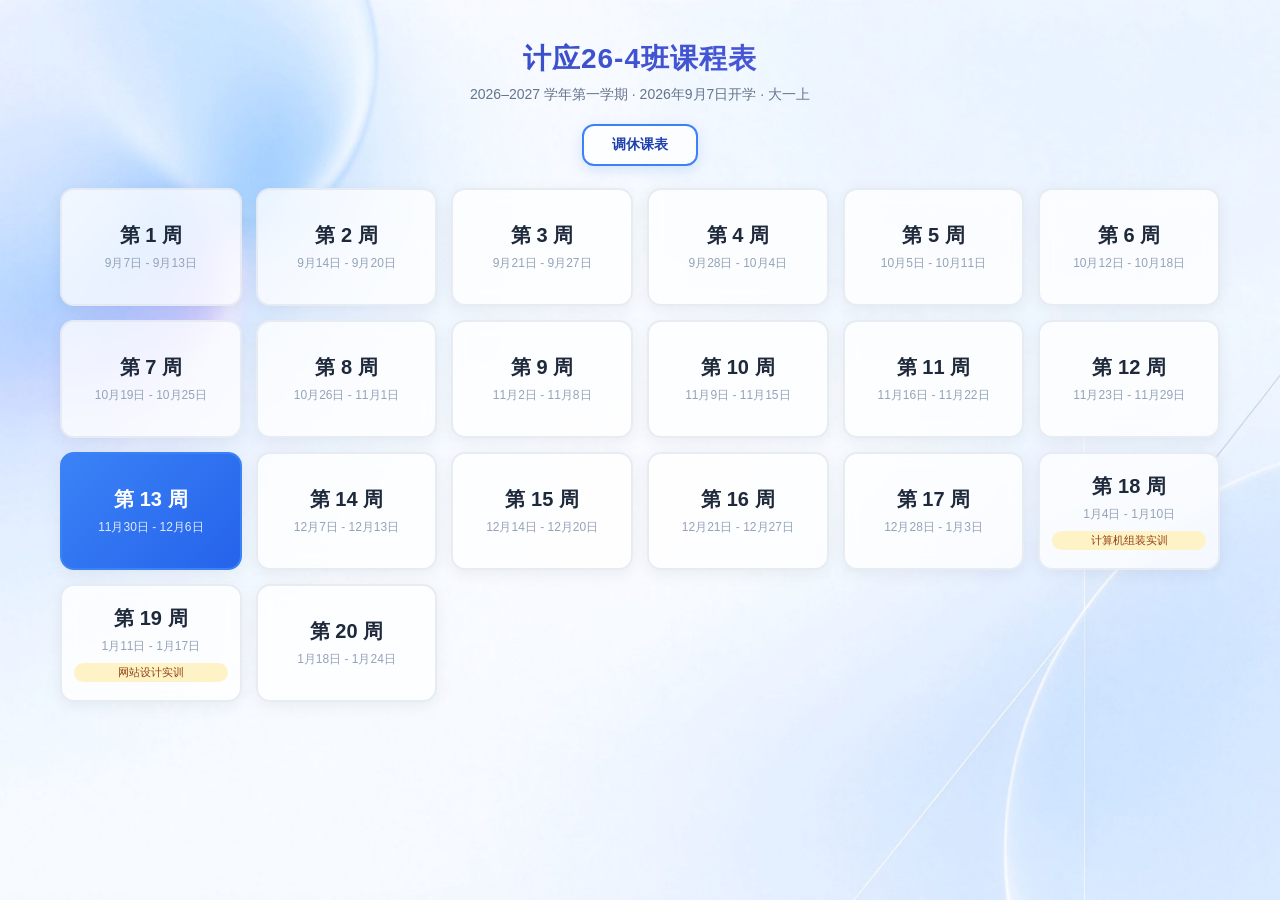
==== commit 1a3957b0: "Add files via upload" ====
--- a/26-4/1/index.html
+++ b/26-4/1/index.html
@@ -5,7 +5,8 @@
   <meta charset="UTF-8">
   <meta name="viewport" content="width=device-width, initial-scale=1.0">
   <title>计应26-4班课程表</title>
-  <link rel="icon" type="image/svg+xml" href="data:image/svg+xml,%3Csvg xmlns='http://www.w3.org/2000/svg' viewBox='0 0 64 64'%3E%3Crect width='64' height='64' rx='14' fill='%232563eb'/%3E%3Ctext x='32' y='44' font-size='32' text-anchor='middle' fill='white'%3E%E8%AF%BE%3C/text%3E%3C/svg%3E">
+  <link rel="icon" type="image/svg+xml"
+    href="data:image/svg+xml,%3Csvg xmlns='http://www.w3.org/2000/svg' viewBox='0 0 64 64'%3E%3Crect width='64' height='64' rx='14' fill='%232563eb'/%3E%3Crect x='14' y='14' width='36' height='36' rx='4' fill='none' stroke='white' stroke-width='3'/%3E%3Cline x1='14' y1='26' x2='50' y2='26' stroke='white' stroke-width='3'/%3E%3Cline x1='14' y1='38' x2='50' y2='38' stroke='white' stroke-width='3'/%3E%3Cline x1='26' y1='14' x2='26' y2='50' stroke='white' stroke-width='3'/%3E%3C/svg%3E">
   <link rel="stylesheet" href="css/style.css">
 </head>
 
@@ -17,6 +18,9 @@
       <div class="header">
         <h1>计应26-4班课程表</h1>
         <p>2026–2027 学年第一学期 · 2026年9月7日开学 · 大一上</p>
+      </div>
+      <div class="makeup-entry-bar">
+        <button class="makeup-entry-btn" onclick="showMakeupView()">调休课表</button>
       </div>
       <div class="week-grid" id="weekGrid"></div>
     </div>
@@ -33,12 +37,45 @@
         <div style="width:120px"></div>
       </div>
       <div class="schedule-scroll">
-      <table class="schedule">
-        <thead>
-          <tr id="dayHeader"></tr>
-        </thead>
-        <tbody id="scheduleBody"></tbody>
-      </table>
+        <table class="schedule" id="scheduleTable">
+          <thead>
+            <tr id="dayHeader"></tr>
+          </thead>
+          <tbody id="scheduleBody"></tbody>
+        </table>
+      </div>
+    </div>
+
+    <!-- 调休课表视图 -->
+    <div class="makeup-view" id="makeupView" style="display:none">
+      <div class="top-bar">
+        <button class="back-btn" onclick="showWeekSelectFromMakeup()">← 返回周选择</button>
+        <div class="week-nav">
+          <div class="week-title">调休课表</div>
+        </div>
+        <div style="width:120px"></div>
+      </div>
+      <div class="makeup-tabs" id="makeupTabs"></div>
+      <div class="makeup-empty" id="makeupEmpty" style="display:none">
+        <div class="makeup-empty-icon">
+          <svg viewBox="0 0 24 24" width="48" height="48" fill="none" stroke="#3b82f6" stroke-width="1.5"
+            stroke-linecap="round" stroke-linejoin="round">
+            <rect x="3" y="4" width="18" height="18" rx="2" ry="2" />
+            <line x1="16" y1="2" x2="16" y2="6" />
+            <line x1="8" y1="2" x2="8" y2="6" />
+            <line x1="3" y1="10" x2="21" y2="10" />
+            <path d="M9 16l2 2 4-4" />
+          </svg>
+        </div>
+        <p>近期暂无调休安排</p>
+      </div>
+      <div class="schedule-scroll" id="makeupScroll">
+        <table class="schedule" id="makeupTable">
+          <thead>
+            <tr id="makeupHeader"></tr>
+          </thead>
+          <tbody id="makeupBody"></tbody>
+        </table>
       </div>
     </div>
   </div>
@@ -46,14 +83,17 @@
   <!-- 课程详情弹窗 -->
   <div class="modal-mask" id="modalMask" onclick="closeModal(event)">
     <div class="modal">
+      <div class="modal-bar" id="modalBar"></div>
       <h3 id="modalTitle"></h3>
       <p id="modalInfo"></p>
       <button class="close-btn" onclick="closeModal()">关闭</button>
     </div>
   </div>
 
+  <!-- 底部轻提示（toast） -->
+  <div class="toast" id="toast"></div>
+
   <script src="js/config.js"></script>
-  <script src="js/courses.js"></script>
   <script src="js/main.js"></script>
 </body>
 
--- a/26-4/1/css/style.css
+++ b/26-4/1/css/style.css
@@ -1,245 +1,976 @@
-* { margin: 0; padding: 0; box-sizing: border-box; }
+* {
+  margin: 0;
+  padding: 0;
+  box-sizing: border-box;
+  -webkit-tap-highlight-color: transparent;
+}
+
+body {
+  font-family: -apple-system, BlinkMacSystemFont, "Segoe UI", "PingFang SC", "Microsoft YaHei", sans-serif;
+  background: url("../img/bg.jpg") center/cover no-repeat fixed,
+    linear-gradient(135deg, #e0f2fe 0%, #dbeafe 50%, #e0e7ff 100%);
+  min-height: 100vh;
+  color: #1e293b;
+}
+
+@media (max-width: 768px) {
   body {
-    font-family: -apple-system, BlinkMacSystemFont, "Segoe UI", "PingFang SC", "Microsoft YaHei", sans-serif;
-    background: linear-gradient(135deg, #e0f2fe 0%, #dbeafe 50%, #e0e7ff 100%);
-    min-height: 100vh;
-    color: #1e293b;
-  }
-  .container { max-width: 1200px; margin: 0 auto; padding: 20px; }
-
-  /* ===== 周选择页面 ===== */
-  .week-select-view { padding: 20px 0; }
+    background: url("../img/bg-mobile.jpg") center/cover no-repeat scroll,
+      linear-gradient(135deg, #e0f2fe 0%, #dbeafe 50%, #e0e7ff 100%);
+  }
+}
+
+.container {
+  max-width: 1200px;
+  margin: 0 auto;
+  padding: 20px;
+}
+
+/* ===== 周选择页面 ===== */
+.week-select-view {
+  padding: 20px 0;
+}
+
+.header {
+  text-align: center;
+  margin-bottom: 30px;
+}
+
+.header h1 {
+  font-size: 28px;
+  background: linear-gradient(135deg, #1e40af, #6366f1);
+  -webkit-background-clip: text;
+  background-clip: text;
+  -webkit-text-fill-color: transparent;
+  margin-bottom: 8px;
+  letter-spacing: 1px;
+}
+
+.header p {
+  color: #64748b;
+  font-size: 14px;
+}
+
+.week-grid {
+  display: grid;
+  grid-template-columns: repeat(auto-fill, minmax(160px, 1fr));
+  gap: 14px;
+}
+
+.week-btn {
+  background: rgba(255, 255, 255, 0.75);
+  backdrop-filter: blur(10px);
+  -webkit-backdrop-filter: blur(10px);
+  border: 2px solid rgba(226, 232, 240, 0.8);
+  border-radius: 14px;
+  padding: 14px 12px;
+  min-height: 118px;
+  display: flex;
+  flex-direction: column;
+  justify-content: center;
+  cursor: pointer;
+  transition: transform .28s cubic-bezier(.22, 1, .36, 1), box-shadow .28s ease, border-color .25s ease;
+  text-align: center;
+  box-shadow: 0 4px 16px rgba(15, 23, 42, 0.06);
+  animation: btnIn .5s cubic-bezier(.22, 1, .36, 1) backwards;
+  animation-delay: calc(var(--i, 0) * 30ms);
+}
+
+.week-btn:hover {
+  border-color: #3b82f6;
+  transform: translateY(-3px);
+  box-shadow: 0 6px 20px rgba(59, 130, 246, 0.15);
+}
+
+.week-btn:active {
+  transform: translateY(-1px) scale(.97);
+}
+
+.week-btn.current {
+  border-color: #3b82f6;
+  background: linear-gradient(135deg, #3b82f6, #2563eb);
+  color: #fff;
+}
+
+.week-btn.current .week-date {
+  color: rgba(255, 255, 255, 0.85);
+}
+
+.week-num {
+  font-size: 20px;
+  font-weight: 700;
+  margin-bottom: 6px;
+}
+
+.week-date {
+  font-size: 12px;
+  color: #94a3b8;
+  white-space: nowrap;
+}
+
+.week-tag {
+  display: inline-block;
+  margin-top: 8px;
+  font-size: 11px;
+  padding: 2px 8px;
+  border-radius: 10px;
+  background: #fef3c7;
+  color: #92400e;
+}
+
+.week-btn.current .week-tag {
+  background: rgba(255, 255, 255, 0.25);
+  color: #fff;
+}
+
+/* ===== 调休课表入口按钮 ===== */
+.makeup-entry-bar {
+  display: flex;
+  justify-content: center;
+  margin: -10px 0 22px;
+}
+
+.makeup-entry-btn {
+  background: rgba(255, 255, 255, 0.75);
+  backdrop-filter: blur(10px);
+  -webkit-backdrop-filter: blur(10px);
+  border: 2px solid #3b82f6;
+  color: #1e40af;
+  border-radius: 12px;
+  padding: 10px 28px;
+  font-size: 14px;
+  font-weight: 600;
+  cursor: pointer;
+  box-shadow: 0 4px 14px rgba(59, 130, 246, 0.18);
+  transition: transform .25s cubic-bezier(.22, 1, .36, 1), box-shadow .25s ease, background .25s ease;
+}
+
+.makeup-entry-btn:hover {
+  transform: translateY(-2px);
+  box-shadow: 0 6px 18px rgba(59, 130, 246, 0.28);
+  background: #eff6ff;
+}
+
+.makeup-entry-btn:active {
+  transform: scale(.97);
+}
+
+/* ===== 调休课表视图 ===== */
+.makeup-view {
+  padding: 20px 0;
+}
+
+.makeup-tabs {
+  display: flex;
+  gap: 8px;
+  overflow-x: auto;
+  padding: 4px 2px 14px;
+  -webkit-overflow-scrolling: touch;
+}
+
+.makeup-tab {
+  flex-shrink: 0;
+  background: rgba(255, 255, 255, 0.8);
+  backdrop-filter: blur(10px);
+  -webkit-backdrop-filter: blur(10px);
+  border: 1.5px solid rgba(203, 213, 225, 0.7);
+  color: #475569;
+  border-radius: 10px;
+  padding: 8px 14px;
+  font-size: 13px;
+  cursor: pointer;
+  transition: all .2s ease;
+  white-space: nowrap;
+}
+
+.makeup-tab:hover {
+  border-color: #3b82f6;
+  color: #1e40af;
+}
+
+.makeup-tab.active {
+  background: linear-gradient(135deg, #3b82f6, #2563eb);
+  color: #fff;
+  border-color: #2563eb;
+  box-shadow: 0 4px 12px rgba(37, 99, 235, 0.3);
+}
+
+.makeup-empty {
+  text-align: center;
+  padding: 60px 20px;
+  color: #64748b;
+}
+
+.makeup-empty-icon {
+  font-size: 48px;
+  margin-bottom: 12px;
+}
+
+.makeup-empty p {
+  font-size: 16px;
+}
+
+/* ===== 课程表页面 ===== */
+.schedule-view {
+  display: none;
+}
+
+.top-bar {
+  display: flex;
+  justify-content: space-between;
+  align-items: center;
+  margin-bottom: 20px;
+  flex-wrap: wrap;
+  gap: 10px;
+}
+
+.back-btn {
+  background: rgba(255, 255, 255, 0.8);
+  backdrop-filter: blur(10px);
+  -webkit-backdrop-filter: blur(10px);
+  border: 1px solid rgba(203, 213, 225, 0.7);
+  border-radius: 10px;
+  padding: 10px 18px;
+  cursor: pointer;
+  font-size: 14px;
+  color: #334155;
+  transition: background .2s ease, border-color .2s ease, color .2s ease, transform .25s cubic-bezier(.22, 1, .36, 1);
+}
+
+.back-btn:hover {
+  background: #f1f5f9;
+  transform: translateX(-2px);
+}
+
+.back-btn:active {
+  transform: translateX(-1px) scale(.95);
+}
+
+.week-nav {
+  display: flex;
+  gap: 8px;
+  align-items: center;
+}
+
+.nav-btn {
+  background: rgba(255, 255, 255, 0.8);
+  backdrop-filter: blur(10px);
+  -webkit-backdrop-filter: blur(10px);
+  border: 1px solid rgba(203, 213, 225, 0.7);
+  border-radius: 10px;
+  padding: 10px 16px;
+  cursor: pointer;
+  font-size: 14px;
+  transition: background .2s ease, border-color .2s ease, color .2s ease, transform .25s cubic-bezier(.22, 1, .36, 1);
+}
+
+.nav-btn:hover:not(:disabled) {
+  background: #eff6ff;
+  border-color: #3b82f6;
+  transform: translateY(-1px);
+}
+
+.nav-btn:active:not(:disabled) {
+  transform: scale(.94);
+}
+
+.nav-btn:disabled {
+  opacity: 0.4;
+  cursor: not-allowed;
+}
+
+.week-title {
+  font-size: 18px;
+  font-weight: 700;
+  color: #1e40af;
+  min-width: 140px;
+  text-align: center;
+}
+
+table.schedule {
+  width: 100%;
+  min-width: 860px;
+  border-collapse: separate;
+  border-spacing: 0;
+  background: rgba(255, 255, 255, 0.82);
+  backdrop-filter: blur(12px);
+  -webkit-backdrop-filter: blur(12px);
+  border-radius: 14px;
+  box-shadow: 0 8px 32px rgba(15, 23, 42, 0.08);
+  table-layout: fixed;
+}
+
+table.schedule th,
+table.schedule td {
+  border: 1px solid #e2e8f0;
+  padding: 0;
+  text-align: center;
+  vertical-align: middle;
+}
+
+table.schedule thead th {
+  background: #f8fafc;
+  padding: 14px 6px;
+  font-size: 14px;
+  font-weight: 600;
+  color: #475569;
+  position: sticky;
+  top: 0;
+  z-index: 2;
+}
+
+table.schedule thead th.today {
+  background: #dbeafe;
+  color: #1e40af;
+  animation: todayPulse 3.2s ease-in-out infinite;
+}
+
+/* 首列（节次）冻结：横向滚动时保持可见 */
+table.schedule th.period-col,
+table.schedule td.period-col {
+  position: sticky;
+  left: 0;
+  z-index: 1;
+}
+
+/* 左上角：表头+首列交汇，层级最高 */
+table.schedule thead th.period-col {
+  z-index: 3;
+}
+
+.period-col {
+  width: 72px;
+  background: #f8fafc;
+}
+
+.period-label {
+  font-size: 12px;
+  color: #64748b;
+  font-weight: 600;
+}
+
+.period-time {
+  font-size: 10px;
+  color: #94a3b8;
+  margin-top: 2px;
+}
+
+/* 当前正在上的节次：首列高亮 */
+td.period-col.now-period,
+th.period-col.now-period {
+  background: linear-gradient(135deg, #3b82f6, #2563eb);
+}
+
+td.period-col.now-period .period-label {
+  color: #fff;
+  font-weight: 700;
+}
+
+td.period-col.now-period .period-time {
+  color: rgba(255, 255, 255, 0.9);
+}
+
+td.period-col.now-period .period-label::before {
+  content: "●";
+  color: #fde047;
+  margin-right: 3px;
+  font-size: 9px;
+  animation: nowPulse 1.6s ease-in-out infinite;
+}
+
+@keyframes nowPulse {
+
+  0%,
+  100% {
+    opacity: 1;
+  }
+
+  50% {
+    opacity: .3;
+  }
+}
+
+.course-cell {
+  height: 76px;
+  padding: 6px !important;
+}
+
+.course-block {
+  border-radius: 8px;
+  padding: 8px 6px;
+  height: 100%;
+  display: flex;
+  flex-direction: column;
+  justify-content: center;
+  align-items: center;
+  cursor: pointer;
+  transition: transform .32s cubic-bezier(.22, 1, .36, 1), box-shadow .32s ease, filter .32s ease;
+  color: #fff;
+  font-size: 12px;
+  line-height: 1.4;
+  animation: blockIn .5s cubic-bezier(.22, 1, .36, 1) backwards;
+  animation-delay: calc(var(--i, 0) * 32ms);
+}
+
+table.schedule[data-dir="1"] .course-block,
+table.schedule[data-dir="-1"] .course-block {
+  animation: none;
+}
+
+.course-block:hover {
+  transform: translateY(-2px) scale(1.03);
+  box-shadow: 0 10px 22px rgba(15, 23, 42, 0.22);
+  filter: brightness(1.06);
+}
+
+.course-block:active {
+  transform: scale(.97);
+}
+
+.course-name {
+  font-weight: 600;
+  font-size: 13px;
+  margin-bottom: 3px;
+}
+
+.course-credit {
+  display: inline-block;
+  font-size: 10px;
+  line-height: 1;
+  padding: 2px 6px;
+  border-radius: 8px;
+  background: rgba(255, 255, 255, 0.22);
+  color: #fff;
+  margin-bottom: 3px;
+}
+
+.course-loc {
+  font-size: 11px;
+  opacity: 0.9;
+}
+
+.course-teacher {
+  font-size: 10px;
+  opacity: 0.8;
+  margin-top: 2px;
+}
+
+.empty-cell {
+  background: #fcfdfe;
+}
+
+/* 课程配色 */
+.c-blue {
+  background: linear-gradient(135deg, #3b82f6, #2563eb);
+}
+
+.c-green {
+  background: linear-gradient(135deg, #10b981, #059669);
+}
+
+.c-orange {
+  background: linear-gradient(135deg, #f59e0b, #d97706);
+}
+
+.c-pink {
+  background: linear-gradient(135deg, #ec4899, #db2777);
+}
+
+.c-purple {
+  background: linear-gradient(135deg, #8b5cf6, #7c3aed);
+}
+
+.c-cyan {
+  background: linear-gradient(135deg, #06b6d4, #0891b2);
+}
+
+.c-red {
+  background: linear-gradient(135deg, #ef4444, #dc2626);
+}
+
+.c-indigo {
+  background: linear-gradient(135deg, #6366f1, #4f46e5);
+}
+
+.c-teal {
+  background: linear-gradient(135deg, #14b8a6, #0d9488);
+}
+
+.c-amber {
+  background: linear-gradient(135deg, #f97316, #ea580c);
+}
+
+.c-rose {
+  background: linear-gradient(135deg, #f43f5e, #e11d48);
+}
+
+.c-violet {
+  background: linear-gradient(135deg, #a855f7, #9333ea);
+}
+
+.c-emerald {
+  background: linear-gradient(135deg, #34d399, #059669);
+}
+
+.c-sky {
+  background: linear-gradient(135deg, #38bdf8, #0284c7);
+}
+
+.c-lime {
+  background: linear-gradient(135deg, #84cc16, #65a30d);
+}
+
+.c-fuchsia {
+  background: linear-gradient(135deg, #d946ef, #c026d3);
+}
+
+.c-slate {
+  background: linear-gradient(135deg, #64748b, #475569);
+}
+
+.c-grape {
+  background: linear-gradient(135deg, #7c3aed, #5b21b6);
+}
+
+.c-mint {
+  background: linear-gradient(135deg, #2dd4bf, #0f766e);
+}
+
+.c-peach {
+  background: linear-gradient(135deg, #fb923c, #f43f5e);
+}
+
+/* 弹窗 */
+.modal-mask {
+  display: none;
+  position: fixed;
+  inset: 0;
+  background: rgba(0, 0, 0, 0.4);
+  z-index: 100;
+  justify-content: center;
+  align-items: center;
+  opacity: 0;
+  transition: opacity .24s ease;
+}
+
+.modal-mask.show {
+  display: flex;
+}
+
+.modal-mask.visible {
+  opacity: 1;
+}
+
+.modal {
+  background: #fff;
+  border-radius: 16px;
+  padding: 24px;
+  max-width: 360px;
+  width: 90%;
+  box-shadow: 0 20px 60px rgba(0, 0, 0, 0.2);
+  opacity: 0;
+  transform: translateY(18px) scale(.94);
+  transition: opacity .26s ease, transform .34s cubic-bezier(.22, 1, .36, 1);
+}
+
+.modal-mask.visible .modal {
+  opacity: 1;
+  transform: none;
+}
+
+.modal-bar {
+  height: 4px;
+  border-radius: 16px 16px 0 0;
+  margin: -24px -24px 18px;
+}
+
+.modal h3 {
+  margin-bottom: 12px;
+  color: #1e40af;
+}
+
+.modal p {
+  margin: 6px 0;
+  font-size: 14px;
+  color: #475569;
+}
+
+.modal .close-btn {
+  margin-top: 16px;
+  width: 100%;
+  padding: 10px;
+  background: #3b82f6;
+  color: #fff;
+  border: none;
+  border-radius: 8px;
+  cursor: pointer;
+  font-size: 14px;
+  transition: background .2s ease, transform .25s cubic-bezier(.22, 1, .36, 1);
+}
+
+.modal .close-btn:hover {
+  background: #2563eb;
+}
+
+.modal .close-btn:active {
+  transform: scale(.96);
+}
+
+/* 底部轻提示 toast */
+.toast {
+  position: fixed;
+  left: 50%;
+  bottom: 60px;
+  transform: translateX(-50%) translateY(20px);
+  background: rgba(15, 23, 42, 0.85);
+  color: #fff;
+  padding: 10px 22px;
+  border-radius: 22px;
+  font-size: 14px;
+  opacity: 0;
+  pointer-events: none;
+  transition: opacity .25s ease, transform .25s ease;
+  z-index: 200;
+}
+
+.toast.show {
+  opacity: 1;
+  transform: translateX(-50%) translateY(0);
+}
+
+@media (max-width: 768px) {
+  .container {
+    padding: 10px;
+  }
+
+  .header h1 {
+    font-size: 22px;
+  }
+
+  .week-grid {
+    grid-template-columns: repeat(auto-fill, minmax(100px, 1fr));
+    gap: 10px;
+  }
+
+  .week-btn {
+    padding: 12px 6px;
+  }
+
+  .week-num {
+    font-size: 16px;
+  }
+}
+
+/* ===== 移动端适配 ===== */
+.schedule-scroll {
+  width: 100%;
+  overflow: auto;
+  max-height: calc(100vh - 180px);
+  -webkit-overflow-scrolling: touch;
+  border-radius: 14px;
+}
+
+@media (max-width: 768px) {
+  .container {
+    padding: 12px 8px;
+  }
+
   .header {
+    margin-bottom: 16px;
+  }
+
+  .header h1 {
+    font-size: 20px;
+    margin-bottom: 6px;
+  }
+
+  .header p {
+    font-size: 13px;
+    line-height: 1.5;
+  }
+
+  .week-grid {
+    gap: 8px;
+  }
+
+  .week-btn {
+    padding: 10px 4px;
+    border-radius: 10px;
+    min-height: 92px;
+  }
+
+  .week-num {
+    font-size: 15px;
+    margin-bottom: 4px;
+  }
+
+  .week-date {
+    font-size: 11px;
+    white-space: normal;
+    line-height: 1.4;
+  }
+
+  .week-tag {
+    margin-top: 6px;
+    font-size: 10px;
+    padding: 1px 6px;
+  }
+
+  .makeup-entry-bar {
+    margin: -6px 0 14px;
+  }
+
+  .makeup-entry-btn {
+    padding: 8px 20px;
+    font-size: 13px;
+  }
+
+  .makeup-tab {
+    padding: 6px 10px;
+    font-size: 12px;
+  }
+
+  .top-bar {
+    margin-bottom: 12px;
+    gap: 8px;
+  }
+
+  .back-btn {
+    width: 100%;
+    order: 1;
     text-align: center;
-    margin-bottom: 30px;
-  }
-  .header h1 {
-    font-size: 28px;
-    color: #1e40af;
-    margin-bottom: 8px;
-  }
-  .header p { color: #64748b; font-size: 14px; }
+    padding: 9px 14px;
+    font-size: 13px;
+  }
+
+  .week-nav {
+    order: 2;
+    width: 100%;
+    justify-content: center;
+    gap: 8px;
+  }
+
+  .week-title {
+    min-width: 90px;
+    font-size: 15px;
+  }
+
+  .nav-btn {
+    padding: 8px 14px;
+    font-size: 13px;
+  }
+
+  .top-bar>div:last-child {
+    display: none;
+  }
+
+  /* 课程表：窄屏下保持可读列宽，横向滑动查看 */
+  table.schedule {
+    min-width: 600px;
+  }
+
+  table.schedule thead th {
+    padding: 10px 4px;
+    font-size: 12px;
+  }
+
+  .period-col {
+    width: 52px;
+  }
+
+  .period-label {
+    font-size: 11px;
+  }
+
+  .period-time {
+    font-size: 9px;
+  }
+
+  .course-cell {
+    height: 62px;
+    padding: 4px !important;
+  }
+
+  .course-block {
+    padding: 6px 4px;
+    border-radius: 6px;
+  }
+
+  .course-name {
+    font-size: 12px;
+    margin-bottom: 2px;
+  }
+
+  .course-credit {
+    font-size: 9px;
+    padding: 1px 5px;
+    margin-bottom: 2px;
+  }
+
+  .course-loc {
+    font-size: 10px;
+  }
+
+  .course-teacher {
+    font-size: 9px;
+    margin-top: 1px;
+  }
+
+  .modal {
+    padding: 18px;
+    max-width: 92%;
+  }
+
+  .modal h3 {
+    font-size: 17px;
+  }
+
+  .modal .close-btn {
+    padding: 9px;
+    font-size: 14px;
+  }
+}
+
+@media (max-width: 360px) {
   .week-grid {
-    display: grid;
-    grid-template-columns: repeat(auto-fill, minmax(160px, 1fr));
-    gap: 14px;
-  }
-  .week-btn {
-    background: #fff;
-    border: 2px solid #e2e8f0;
-    border-radius: 14px;
-    padding: 18px 12px;
-    cursor: pointer;
-    transition: all 0.25s;
-    text-align: center;
-    box-shadow: 0 2px 8px rgba(0,0,0,0.04);
-  }
-  .week-btn:hover {
-    border-color: #3b82f6;
-    transform: translateY(-3px);
-    box-shadow: 0 6px 20px rgba(59,130,246,0.15);
-  }
-  .week-btn.current {
-    border-color: #3b82f6;
-    background: linear-gradient(135deg, #3b82f6, #2563eb);
-    color: #fff;
-  }
-  .week-btn.current .week-date { color: rgba(255,255,255,0.85); }
-  .week-num { font-size: 20px; font-weight: 700; margin-bottom: 6px; }
-  .week-date { font-size: 12px; color: #94a3b8; }
-  .week-tag {
-    display: inline-block;
-    margin-top: 8px;
-    font-size: 11px;
-    padding: 2px 8px;
-    border-radius: 10px;
-    background: #fef3c7;
-    color: #92400e;
-  }
-  .week-btn.current .week-tag { background: rgba(255,255,255,0.25); color: #fff; }
-
-  /* ===== 课程表页面 ===== */
-  .schedule-view { display: none; }
-  .top-bar {
-    display: flex;
-    justify-content: space-between;
-    align-items: center;
-    margin-bottom: 20px;
-    flex-wrap: wrap;
-    gap: 10px;
-  }
-  .back-btn {
-    background: #fff;
-    border: 1px solid #cbd5e1;
-    border-radius: 10px;
-    padding: 10px 18px;
-    cursor: pointer;
+    grid-template-columns: repeat(2, minmax(0, 1fr));
+  }
+
+  .week-num {
     font-size: 14px;
-    color: #334155;
-    transition: all 0.2s;
-  }
-  .back-btn:hover { background: #f1f5f9; }
-  .week-nav { display: flex; gap: 8px; align-items: center; }
-  .nav-btn {
-    background: #fff;
-    border: 1px solid #cbd5e1;
-    border-radius: 10px;
-    padding: 10px 16px;
-    cursor: pointer;
-    font-size: 14px;
-    transition: all 0.2s;
-  }
-  .nav-btn:hover:not(:disabled) { background: #eff6ff; border-color: #3b82f6; }
-  .nav-btn:disabled { opacity: 0.4; cursor: not-allowed; }
-  .week-title { font-size: 18px; font-weight: 700; color: #1e40af; min-width: 140px; text-align: center; }
-
-  table.schedule {
-    width: 100%;
-    border-collapse: separate;
-    border-spacing: 0;
-    background: #fff;
-    border-radius: 14px;
-    overflow: hidden;
-    box-shadow: 0 4px 20px rgba(0,0,0,0.06);
-  }
-  table.schedule th, table.schedule td {
-    border: 1px solid #e2e8f0;
-    padding: 0;
-    text-align: center;
-    vertical-align: middle;
-  }
-  table.schedule thead th {
-    background: #f8fafc;
-    padding: 14px 6px;
-    font-size: 14px;
-    font-weight: 600;
-    color: #475569;
-  }
-  table.schedule thead th.today { background: #dbeafe; color: #1e40af; }
-  .period-col { width: 60px; background: #f8fafc; }
-  .period-label { font-size: 12px; color: #64748b; font-weight: 600; }
-  .period-time { font-size: 10px; color: #94a3b8; margin-top: 2px; }
-  .course-cell { height: 70px; padding: 6px !important; }
-  .course-block {
-    border-radius: 8px;
-    padding: 8px 6px;
-    height: 100%;
-    display: flex;
-    flex-direction: column;
-    justify-content: center;
-    align-items: center;
-    cursor: pointer;
-    transition: transform 0.15s;
-    color: #fff;
-    font-size: 12px;
-    line-height: 1.4;
-  }
-  .course-block:hover { transform: scale(1.03); opacity: 0.92; }
-  .course-name { font-weight: 600; font-size: 13px; margin-bottom: 3px; }
-  .course-loc { font-size: 11px; opacity: 0.9; }
-  .course-teacher { font-size: 10px; opacity: 0.8; margin-top: 2px; }
-  .empty-cell { background: #fcfdfe; }
-
-  /* 课程配色 */
-  .c-blue   { background: linear-gradient(135deg,#3b82f6,#2563eb); }
-  .c-green  { background: linear-gradient(135deg,#10b981,#059669); }
-  .c-orange { background: linear-gradient(135deg,#f59e0b,#d97706); }
-  .c-pink   { background: linear-gradient(135deg,#ec4899,#db2777); }
-  .c-purple { background: linear-gradient(135deg,#8b5cf6,#7c3aed); }
-  .c-cyan   { background: linear-gradient(135deg,#06b6d4,#0891b2); }
-  .c-red    { background: linear-gradient(135deg,#ef4444,#dc2626); }
-  .c-indigo { background: linear-gradient(135deg,#6366f1,#4f46e5); }
-  .c-teal   { background: linear-gradient(135deg,#14b8a6,#0d9488); }
-  .c-amber  { background: linear-gradient(135deg,#f97316,#ea580c); }
-
-  /* 弹窗 */
-  .modal-mask {
-    display: none;
-    position: fixed; inset: 0;
-    background: rgba(0,0,0,0.4);
-    z-index: 100;
-    justify-content: center;
-    align-items: center;
-  }
-  .modal-mask.show { display: flex; }
-  .modal {
-    background: #fff;
-    border-radius: 16px;
-    padding: 24px;
-    max-width: 360px;
-    width: 90%;
-    box-shadow: 0 20px 60px rgba(0,0,0,0.2);
-  }
-  .modal h3 { margin-bottom: 12px; color: #1e40af; }
-  .modal p { margin: 6px 0; font-size: 14px; color: #475569; }
-  .modal .close-btn {
-    margin-top: 16px;
-    width: 100%;
-    padding: 10px;
-    background: #3b82f6;
-    color: #fff;
-    border: none;
-    border-radius: 8px;
-    cursor: pointer;
-    font-size: 14px;
-  }
-
-  @media (max-width: 768px) {
-    .container { padding: 10px; }
-    .header h1 { font-size: 22px; }
-    .week-grid { grid-template-columns: repeat(auto-fill, minmax(100px, 1fr)); gap: 10px; }
-    .week-btn { padding: 12px 6px; }
-    .week-num { font-size: 16px; }
-    .course-name { font-size: 11px; }
-    .course-loc, .course-teacher { font-size: 9px; }
-    .period-col { width: 40px; }
-  }
-
-  /* ===== 移动端适配 ===== */
-  .schedule-scroll {
-    width: 100%;
-    overflow-x: auto;
-    -webkit-overflow-scrolling: touch;
-  }
-
-  @media (max-width: 768px) {
-    .container { padding: 12px 8px; }
-    .header { margin-bottom: 16px; }
-    .header h1 { font-size: 20px; margin-bottom: 6px; }
-    .header p { font-size: 13px; line-height: 1.5; }
-
-    .week-grid { gap: 8px; }
-    .week-btn { padding: 10px 4px; border-radius: 10px; }
-    .week-num { font-size: 15px; margin-bottom: 4px; }
-    .week-date { font-size: 12px; }
-    .week-tag { margin-top: 6px; font-size: 10px; padding: 1px 6px; }
-
-    .top-bar { margin-bottom: 12px; gap: 8px; }
-    .back-btn { width: 100%; order: 1; text-align: center; padding: 9px 14px; font-size: 13px; }
-    .week-nav { order: 2; width: 100%; justify-content: center; gap: 8px; }
-    .week-title { min-width: 90px; font-size: 15px; }
-    .nav-btn { padding: 8px 14px; font-size: 13px; }
-    .top-bar > div:last-child { display: none; }
-
-    /* 课程表：窄屏下保持可读列宽，横向滑动查看 */
-    table.schedule { min-width: 560px; }
-    table.schedule thead th { padding: 10px 4px; font-size: 12px; }
-    .period-col { width: 44px; }
-    .period-label { font-size: 11px; }
-    .period-time { font-size: 9px; }
-    .course-cell { height: 56px; padding: 4px !important; }
-    .course-block { padding: 6px 4px; border-radius: 6px; }
-    .course-name { font-size: 12px; margin-bottom: 2px; }
-    .course-loc { font-size: 10px; }
-    .course-teacher { font-size: 9px; margin-top: 1px; }
-
-    .modal { padding: 18px; max-width: 92%; }
-    .modal h3 { font-size: 17px; }
-    .modal .close-btn { padding: 9px; font-size: 14px; }
-  }
-
-  @media (max-width: 360px) {
-    .week-grid { grid-template-columns: repeat(2, minmax(0, 1fr)); }
-    .week-num { font-size: 14px; }
-    .week-date { font-size: 10px; }
-  }
+  }
+
+  .week-date {
+    font-size: 10px;
+  }
+}
+
+/* ===== 动画增强 ===== */
+:focus-visible {
+  outline: 2px solid #2563eb;
+  outline-offset: 2px;
+}
+
+.view-enter {
+  animation: viewIn .45s cubic-bezier(.22, 1, .36, 1);
+}
+
+.view-exit {
+  animation: viewExit .16s ease forwards;
+}
+
+@keyframes viewIn {
+  from {
+    opacity: 0;
+    transform: translateY(16px);
+  }
+}
+
+@keyframes viewExit {
+  to {
+    opacity: 0;
+    transform: translateY(-8px);
+  }
+}
+
+@keyframes btnIn {
+  from {
+    opacity: 0;
+    transform: translateY(14px) scale(.96);
+  }
+}
+
+@keyframes blockIn {
+  from {
+    opacity: 0;
+    transform: scale(.86) translateY(8px);
+  }
+}
+
+table.schedule.anim-out-left {
+  animation: tableOutLeft .18s ease forwards;
+}
+
+table.schedule.anim-out-right {
+  animation: tableOutRight .18s ease forwards;
+}
+
+table.schedule.anim-in-left {
+  animation: tableInLeft .42s cubic-bezier(.22, 1, .36, 1);
+}
+
+table.schedule.anim-in-right {
+  animation: tableInRight .42s cubic-bezier(.22, 1, .36, 1);
+}
+
+@keyframes tableOutLeft {
+  to {
+    opacity: 0;
+    transform: translateX(-14px);
+  }
+}
+
+@keyframes tableOutRight {
+  to {
+    opacity: 0;
+    transform: translateX(14px);
+  }
+}
+
+@keyframes tableInLeft {
+  from {
+    opacity: 0;
+    transform: translateX(-20px);
+  }
+}
+
+@keyframes tableInRight {
+  from {
+    opacity: 0;
+    transform: translateX(20px);
+  }
+}
+
+.week-title {
+  transition: transform .3s cubic-bezier(.22, 1, .36, 1), opacity .3s ease;
+}
+
+.week-title.pop {
+  animation: titlePop .36s cubic-bezier(.22, 1, .36, 1);
+}
+
+@keyframes titlePop {
+  0% {
+    transform: scale(1.08);
+    opacity: .55;
+  }
+
+  100% {
+    transform: scale(1);
+    opacity: 1;
+  }
+}
+
+@keyframes todayPulse {
+
+  0%,
+  100% {
+    background: #dbeafe;
+  }
+
+  50% {
+    background: #bfdbfe;
+  }
+}
+
+@media (prefers-reduced-motion: reduce) {
+
+  *,
+  *::before,
+  *::after {
+    animation-duration: .01ms !important;
+    animation-delay: 0ms !important;
+    animation-iteration-count: 1 !important;
+    transition-duration: .01ms !important;
+  }
+}
